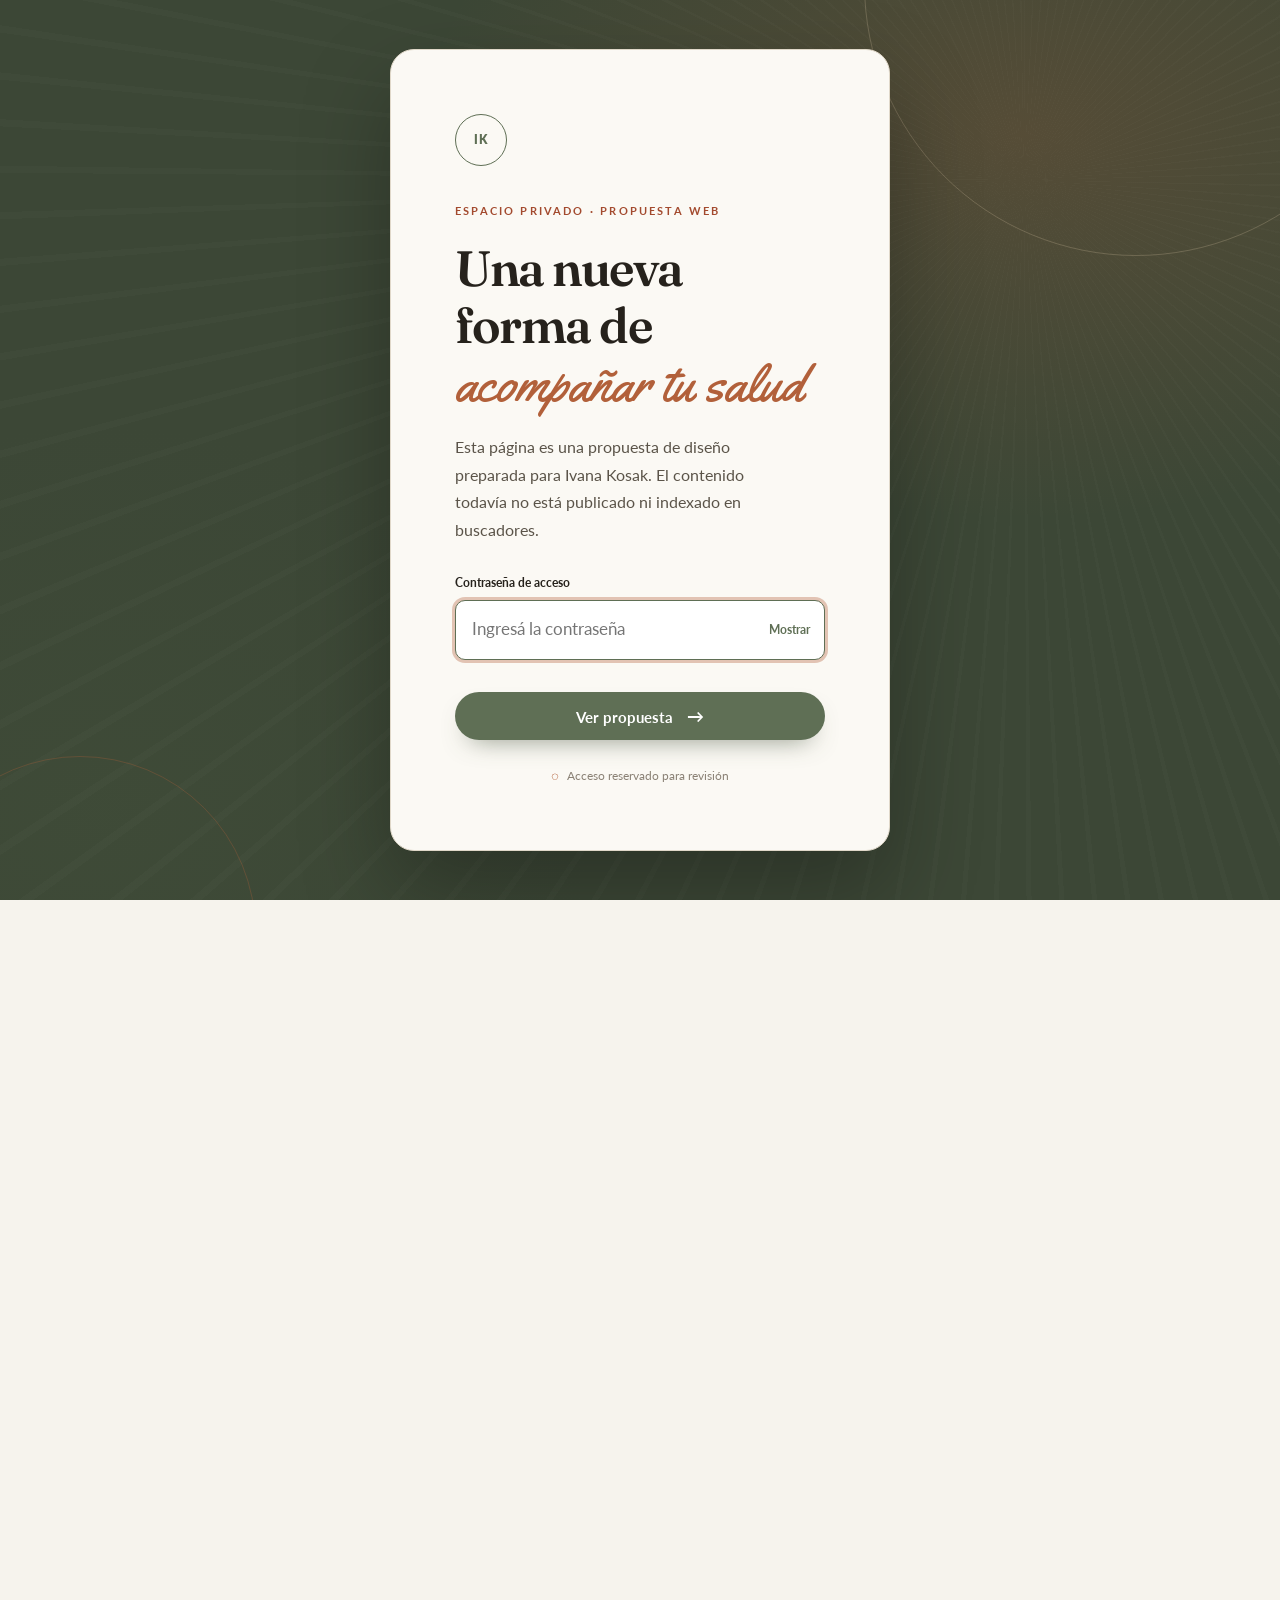
==== reprocann.html @ 2bfb2583 "Sitio Dra. Ivana Kosak — Medicina Integrativa - Diseño 'clínica orgánica': paleta hueso/piedra/musgo" ====
<!DOCTYPE html>
<html lang="es-AR">
<head>
  <meta name="robots" content="noindex, nofollow, noarchive, nosnippet">
  <meta name="googlebot" content="noindex, nofollow, noarchive, nosnippet">
  <meta charset="UTF-8">
  <meta name="viewport" content="width=device-width, initial-scale=1.0">
  <title>REPROCANN · Dra. Ivana Kosak</title>
  <meta name="description" content="Evaluación médica y acompañamiento para la inscripción en REPROCANN con la Dra. Ivana Kosak. Cannabis medicinal en el marco legal vigente.">
  <link rel="icon" type="image/svg+xml" href="assets/img/favicon.svg">
  <link rel="preconnect" href="https://fonts.googleapis.com">
  <link rel="preconnect" href="https://fonts.gstatic.com" crossorigin>
  <link href="https://fonts.googleapis.com/css2?family=Fraunces:ital,opsz,wght@0,9..144,400;0,9..144,500;0,9..144,600;0,9..144,700;1,9..144,400;1,9..144,500&family=Lato:ital,wght@0,400;0,700;1,400&family=Yellowtail&display=swap" rel="stylesheet">
  <link rel="stylesheet" href="assets/css/styles.css">
</head>
<body class="site-protected">
<a class="skip-link" href="#contenido">Saltar al contenido</a>
<header class="header">
  <div class="wrap header__inner">
    <a class="logo" href="index.html"><span class="logo__nombre">Dra. Ivana Kosak</span><span class="logo__tag">Medicina integrativa</span></a>
    <nav class="nav" aria-label="Navegación principal">
      <ul class="nav__lista">
        <li><a class="nav__link" href="index.html">Inicio</a></li>
        <li><a class="nav__link" href="tratamientos.html">Tratamientos</a></li>
        <li><a class="nav__link nav__link--activo" href="reprocann.html" aria-current="page">REPROCANN</a></li>
        <li><a class="nav__link" href="sobre-mi.html">Sobre mí</a></li>
      </ul>
      <a class="nav__cta" href="turnos.html">Solicitar turno</a>
    </nav>
    <button class="hamburger" aria-label="Abrir menú" aria-expanded="false"><span></span><span></span><span></span></button>
  </div>
</header>

<main id="contenido">
  <section class="hero-interno">
    <svg class="hero-interno__anillos" viewBox="0 0 600 600" fill="none" aria-hidden="true">
      <circle cx="300" cy="300" r="280" stroke="#9aa88c" stroke-opacity=".12" stroke-width="1.5"/>
      <circle cx="300" cy="300" r="214" stroke="#b2603a" stroke-opacity=".16" stroke-width="1.5" stroke-dasharray="5 9"/>
      <circle cx="300" cy="300" r="160" stroke="#9aa88c" stroke-opacity=".16" stroke-width="1.5"/>
      <circle cx="300" cy="300" r="108" stroke="#b2603a" stroke-opacity=".2" stroke-width="1.5"/>
    </svg>
    <div class="wrap hero-interno__inner">
      <span class="etiqueta">Cannabis medicinal</span>
      <h1>REPROCANN</h1>
      <p class="lead">Acceso legal, ético y responsable al <strong>cannabis medicinal</strong>, con evaluación médica integral y acompañamiento continuo.</p>
    </div>
  </section>

  <section class="wrap reprocann-banner-wrap" aria-label="Imagen oficial de REPROCANN">
    <img class="reprocann-banner" src="assets/img/reprocann-banner.jpg" alt="REPROCANN — Registro del Programa Cannabis">
  </section>

  <section class="seccion">
    <div class="wrap integral__grid">
      <div>
        <span class="etiqueta">¿Qué incluye?</span>
        <h2 class="titulo-seccion" style="font-size:clamp(1.6rem,3.6vw,2.3rem)">Más que un <span class="firma">trámite</span></h2>
        <p style="margin-top:1.4rem; color:var(--gris)">Realizo la <strong>evaluación médica</strong> y el acompañamiento necesario para la inscripción en el Programa de Registro del Cannabis (REPROCANN), destinado a pacientes que pueden beneficiarse del uso terapéutico del cannabis dentro del marco legal vigente.</p>
        <p style="margin-top:1rem; color:var(--gris)">Mi enfoque <strong>no se limita al trámite administrativo</strong>: cada caso se evalúa de forma individual, considerando la historia clínica y las necesidades de cada persona.</p>
      </div>
      <div class="cards-puntos">
        <article class="punto reveal">
          <div class="punto__icono"><svg viewBox="0 0 24 24" fill="none" stroke="currentColor" stroke-width="2" stroke-linecap="round" stroke-linejoin="round"><path d="M11 2v2M5 3v3h14V3"/><circle cx="12" cy="8" r="2.6"/><path d="M12 13v9"/><path d="M16 22c-1-3-2-4.5-4-4.5S9 19 8 22"/></svg></div>
          <div><h3>Evaluación en profundidad</h3><p>Historia clínica completa y análisis del potencial beneficio terapéutico en tu caso concreto.</p></div>
        </article>
        <article class="punto reveal">
          <div class="punto__icono"><svg viewBox="0 0 24 24" fill="none" stroke="currentColor" stroke-width="2" stroke-linecap="round" stroke-linejoin="round"><path d="M12 3a6 6 0 0 0-6 6c0 4.4-1.5 5.5-1.5 7H20s-1.5-2.6-1.5-7a6 6 0 0 0-6-6Z"/><path d="M10 19a2 2 0 0 0 4 0"/></svg></div>
          <div><h3>Inscripción acompañada</h3><p>Te guío paso a paso en el registro del programa (REPROCANN) para acceder a tu recibo y cultivo legal.</p></div>
        </article>
        <article class="punto reveal">
          <div class="punto__icono"><svg viewBox="0 0 24 24" fill="none" stroke="currentColor" stroke-width="2" stroke-linecap="round" stroke-linejoin="round"><path d="M21 12a9 9 0 1 1-9-9"/><path d="M12 8v4l3 2"/><path d="M16 3h5v5"/></svg></div>
          <div><h3>Seguimiento en el tiempo</h3><p>Revisión periódica del tratamiento, dosificaciones y objetivos de salud.</p></div>
        </article>
        <article class="punto reveal">
          <div class="punto__icono"><svg viewBox="0 0 24 24" fill="none" stroke="currentColor" stroke-width="2" stroke-linecap="round" stroke-linejoin="round"><path d="M22 11.5V12a10 10 0 1 1-5.93-9.14"/><path d="M22 4 12 14l-3-3"/></svg></div>
          <div><h3>Formación &amp; asesoría</h3><p>Orientación para pacientes, familiares y profesionales sobre uso responsable.</p></div>
        </article>
      </div>
    </div>
  </section>

  <section class="contacto-cta">
    <div class="wrap">
      <svg class="hongo-card__icono" viewBox="0 0 24 24" fill="none" stroke="currentColor" stroke-width="1.8" stroke-linecap="round" stroke-linejoin="round"><path d="M12 2c-5 0-9 3.4-9 8h18c0-4.6-4-8-9-8Z"/><path d="M9 10v2M12 10v3M15 10v2"/><path d="M9 14c.4 1.4.8 3 .8 4.4h4.4c0-1.4.4-3 .8-4.4"/></svg>
      <h2>¿Tenés dudas o consultas? ¡Envíame un mensaje!</h2>
      <p>Resolvemos tus preguntas sobre el proceso de inscripción, los requisitos y los tiempos del programa.</p>
      <div class="contacto-cta__accions">
        <a class="btn btn--claro btn--icon" href="https://wa.me/2984216494" target="_blank" rel="noopener" aria-label="Hablar por WhatsApp sobre REPROCANN">
          <svg viewBox="0 0 24 24" fill="currentColor" aria-hidden="true"><path d="M20.5 3.5A11.8 11.8 0 0 0 12.1 0C5.6 0 .3 5.3.3 11.8c0 2.1.6 4.2 1.7 6L.2 24l6.4-1.7a11.8 11.8 0 0 0 5.5 1.4h.1c6.5 0 11.8-5.3 11.8-11.8 0-3.2-1.2-6.2-3.5-8.4Zm-8.4 18.2h-.1c-1.7 0-3.4-.5-4.8-1.3l-.3-.2-3.8 1 1-3.7-.2-.4a9.8 9.8 0 1 1 8.2 4.6Zm5.4-7.3c-.3-.2-1.8-.9-2.1-1-.3-.1-.5-.2-.7.2-.2.3-.8 1-.9 1.2-.2.2-.3.2-.6.1-1.6-.8-2.6-1.5-3.7-3.4-.3-.5.3-.5.8-1.7.1-.2 0-.4 0-.5l-.9-2.1c-.2-.6-.5-.5-.7-.5h-.6c-.2 0-.5.1-.8.4-.3.3-1 1-1 2.4s1 2.8 1.1 3c.1.2 2 3.1 4.8 4.3 1.8.8 2.5.9 3.4.7.5-.1 1.8-.7 2-1.4.3-.7.3-1.3.2-1.5Z"/></svg>
          Hablar por WhatsApp
        </a>
        <a class="btn btn--contorno btn--icon" href="mailto:ivana.kosak@gmail.com?subject=Consulta%20REPROCANN%20desde%20la%20web" aria-label="Enviar email sobre REPROCANN">
          <svg viewBox="0 0 24 24" fill="none" stroke="currentColor" stroke-width="1.8" stroke-linecap="round" stroke-linejoin="round" aria-hidden="true"><rect x="3" y="5" width="18" height="14" rx="2"/><path d="m4 7 8 6 8-6"/></svg>
          Enviar email
        </a>
      </div>
    </div>
  </section>
</main>

<footer class="footer">
  <div class="wrap footer__grid">
    <div class="footer__marca">
      <a class="logo" href="index.html"><span class="logo__nombre">Dra. Ivana Kosak</span><span class="logo__tag">Medicina integrativa</span></a>
      <p>Medicina integrativa con evidencia, calidez y respeto por la historia única de cada consultante.</p>
      <figure class="firma-footer">Ivana Kosak</figure>
    </div>
    <nav aria-label="Secciones del sitio">
      <h4>Navegación</h4>
      <ul>
        <li><a href="index.html">Inicio</a></li>
        <li><a href="tratamientos.html">Tratamientos</a></li>
        <li><a href="reprocann.html">REPROCANN</a></li>
        <li><a href="sobre-mi.html">Sobre mí</a></li>
        <li><a href="turnos.html">Turnos</a></li>
      </ul>
    </nav>
    <div>
      <h4>Contacto</h4>
      <ul>
        <li><a href="mailto:ivana.kosak@gmail.com?subject=Consulta%20desde%20la%20web">ivana.kosak@gmail.com</a></li>
        <li><a href="https://wa.me/2984216494" target="_blank" rel="noopener">WhatsApp: 298 421-6494</a></li>
        <li><a href="https://www.instagram.com/dra.ivanakosak/?hl=es-la" target="_blank" rel="noopener">Instagram @dra.ivanakosak</a></li>
        <li class="footer__razon">General Roca, Río Negro, Argentina · MP 8318</li>
      </ul>
    </div>
  </div>
  <div class="wrap footer__base"><span>© 2026 — Dra. Ivana Kosak · Medicina Integral. Todos los derechos reservados.</span><span>Acceso seguro y con criterio medicinal.</span></div>
</footer>
<script src="assets/js/main.js"></script>
</body>
</html>
---- assets/css/styles.css ----
/* ============================================
   Dra. Ivana Kosak — Medicina Integral
   Identidad: Clínica Orgánica
   Paleta: hueso · piedra · carbón · musgo · terracota · ámbar
   Tipografías: Fraunces (display) · Lato (cuerpo) · Yellowtail (firma)
   ============================================ */

:root {
  /* fondos */
  --hueso: #f6f3ed;
  --hueso-2: #efeae0;
  --piedra: #e7e0d3;
  --crema: #fbf9f4;
  --blanco: #ffffff;

  /* tinta */
  --carbon: #26221c;
  --gris: #5b5449;
  --gris-suave: #8a8175;

  /* marca */
  --musgo: #5f6f55;
  --musgo-osc: #43513a;
  --oliva: #3c4736;

  /* acentos naturales */
  --terracota: #b2603a;
  --oxido: #a34a2e;
  --ambar: #c28a3b;
  --arena: #d8c3a5;

  /* bordes / sombras */
  --borde: #e0d8c9;
  --borde-fuerte: #d3c9b6;
  --radius-lg: 20px;
  --radius-md: 12px;
  --radius-sm: 8px;
  --shadow-card: 0 18px 40px -28px rgba(38, 34, 28, 0.35);
  --shadow-soft: 0 8px 24px -18px rgba(38, 34, 28, 0.22);
  --focus-ring: 0 0 0 3px rgba(178, 96, 58, 0.35);
  --ease-out: cubic-bezier(0.22, 1, 0.36, 1);

  /* fuentes */
  --font-display: "Fraunces", Georgia, serif;
  --font-body: "Lato", "Helvetica Neue", Arial, sans-serif;
  --font-firma: "Yellowtail", cursive;
}

* { margin: 0; padding: 0; box-sizing: border-box; }

html { scroll-behavior: smooth; }

body {
  font-family: var(--font-body);
  font-size: 1.0625rem;
  line-height: 1.7;
  color: var(--gris);
  background: var(--hueso);
  -webkit-font-smoothing: antialiased;
  overflow-x: hidden;
}

/* ============================================
   PATRONES ORGÁNICOS (láminas y estratos)
   ============================================ */
.pattern-gills {
  background:
    repeating-conic-gradient(from 0deg at 50% 50%, rgba(38, 34, 28, 0.03) 0deg 0.5deg, transparent 0.5deg 2.4deg);
}
.pattern-rings {
  background:
    repeating-radial-gradient(circle at 50% 50%, rgba(178, 96, 58, 0.07) 0 2px, transparent 2px 30px);
}
.grain {
  position: relative;
}
.grain::after {
  content: "";
  position: absolute;
  inset: 0;
  pointer-events: none;
  opacity: 0.5;
  background-image: url("data:image/svg+xml,%3Csvg xmlns='http://www.w3.org/2000/svg' width='140' height='140'%3E%3Cfilter id='n'%3E%3CfeTurbulence type='fractalNoise' baseFrequency='0.9' numOctaves='2' stitchTiles='stitch'/%3E%3C/filter%3E%3Crect width='100%25' height='100%25' filter='url(%23n)' opacity='0.04'/%3E%3C/svg%3E");
}

img { max-width: 100%; display: block; height: auto; }
a { color: inherit; }

h1, h2, h3, h4 {
  font-family: var(--font-display);
  font-weight: 600;
  line-height: 1.15;
  color: var(--carbon);
  letter-spacing: -0.01em;
  text-wrap: balance;
}

strong { color: var(--carbon); font-weight: 700; }

/* ---------- utilidades ---------- */
.wrap { width: min(1140px, 92vw); margin: 0 auto; }

.firma {
  font-family: var(--font-firma);
  font-weight: 400;
  font-size: 1.3em;
  color: var(--terracota);
}

.etiqueta {
  display: inline-flex;
  align-items: center;
  gap: 0.6em;
  font-family: var(--font-body);
  font-size: 0.78rem;
  font-weight: 700;
  letter-spacing: 0.18em;
  text-transform: uppercase;
  color: var(--oxido);
}
.etiqueta::before {
  content: "";
  width: 30px; height: 1.5px;
  background: var(--terracota);
  border-radius: 2px;
}

/* ---------- botones ---------- */
.btn {
  display: inline-block;
  font-family: var(--font-body);
  font-weight: 700;
  font-size: 0.92rem;
  padding: 0.9em 1.9em;
  border-radius: 999px;
  text-decoration: none;
  transition: transform 0.25s var(--ease-out), box-shadow 0.25s, background 0.25s, color 0.25s;
  cursor: pointer;
  border: none;
  color: var(--blanco);
}
.btn:focus-visible { outline: none; box-shadow: var(--focus-ring); }
.btn--icon { display: inline-flex; align-items: center; justify-content: center; gap: 0.55em; }
.btn--icon svg { width: 1.1em; height: 1.1em; flex: none; }

.btn--primario {
  background: var(--musgo);
  box-shadow: 0 12px 26px -14px rgba(67, 81, 58, 0.7);
}
.btn--primario:hover { transform: translateY(-2px); background: var(--musgo-osc); box-shadow: 0 16px 30px -14px rgba(67, 81, 58, 0.8); }

.btn--claro {
  background: var(--blanco);
  color: var(--carbon);
  box-shadow: var(--shadow-soft);
}
.btn--claro:hover { transform: translateY(-2px); box-shadow: var(--shadow-card); }

.btn--contorno {
  background: transparent;
  color: var(--blanco);
  border: 1.5px solid rgba(255, 255, 255, 0.6);
}
.btn--contorno:hover { background: rgba(255, 255, 255, 0.12); transform: translateY(-2px); }

.btn--oscuro {
  background: var(--carbon);
  color: var(--blanco);
}
.btn--oscuro:hover { transform: translateY(-2px); background: #332d25; }

.btn--whatsapp {
  display: inline-flex;
  align-items: center;
  justify-content: center;
  gap: 0.55em;
  background: var(--musgo-osc);
  color: var(--blanco);
}
.btn--whatsapp:hover { transform: translateY(-2px); background: #37422f; }
.btn--whatsapp svg { width: 1.15em; height: 1.15em; flex: none; }

/* ============================================
   ACCESO PRIVADO DE LA PROPUESTA
   ============================================ */
body.site-protected > *:not(.access-gate) { visibility: hidden; }
body.site-protected { overflow: hidden; }

.access-gate {
  position: fixed;
  inset: 0;
  z-index: 1000;
  display: grid;
  place-items: center;
  overflow: hidden;
  padding: 2rem 1.25rem;
  background:
    radial-gradient(1100px 700px at 80% 15%, rgba(178, 96, 58, 0.22), transparent 55%),
    radial-gradient(900px 700px at 8% 90%, rgba(67, 81, 58, 0.35), transparent 55%),
    var(--oliva);
}
.access-gate::before {
  content: "";
  position: absolute;
  inset: 0;
  opacity: 0.4;
  background: repeating-conic-gradient(from 0deg at 80% 20%, rgba(255, 255, 255, 0.04) 0deg 0.4deg, transparent 0.4deg 2.6deg);
}
.access-gate__orb { position: absolute; border: 1px solid rgba(216, 195, 165, 0.25); border-radius: 50%; animation: access-float 11s ease-in-out infinite; }
.access-gate__orb--one { width: 34rem; height: 34rem; top: -18rem; right: -8rem; }
.access-gate__orb--two { width: 22rem; height: 22rem; bottom: -13rem; left: -6rem; border-color: rgba(178, 96, 58, 0.3); animation-delay: -4s; }
.access-card {
  position: relative;
  width: min(100%, 500px);
  padding: clamp(2.2rem, 6vw, 4rem);
  color: var(--carbon);
  background: var(--crema);
  border: 1px solid var(--borde);
  border-radius: 24px;
  box-shadow: 0 40px 90px rgba(0, 0, 0, 0.28);
  animation: access-enter 0.8s var(--ease-out) both;
}
.access-card__mark {
  width: 3.25rem; height: 3.25rem;
  display: grid; place-items: center;
  margin-bottom: 1.8rem;
  border: 1px solid var(--musgo);
  border-radius: 50%;
  color: var(--musgo);
  font: 800 0.72rem/1 var(--font-body);
  letter-spacing: 0.08em;
}
.access-card__eyebrow { color: var(--oxido); font: 700 0.68rem/1.4 var(--font-body); letter-spacing: 0.2em; text-transform: uppercase; }
.access-card h1 { margin-top: 1rem; font-size: clamp(2rem, 5vw, 3.1rem); letter-spacing: -0.03em; font-weight: 600; }
.access-card h1 em { color: var(--terracota); font-family: var(--font-firma); font-weight: 400; font-style: normal; letter-spacing: 0; font-size: 1.05em; }
.access-card__intro { max-width: 38ch; margin-top: 1.3rem; color: var(--gris); font-size: 0.98rem; line-height: 1.75; }
.access-form { margin-top: 2rem; }
.access-form label { display: block; margin-bottom: 0.55rem; color: var(--carbon); font: 700 0.78rem/1.2 var(--font-body); }
.access-form__field { display: flex; align-items: center; border: 1px solid var(--borde-fuerte); border-radius: 10px; background: var(--blanco); transition: border-color 0.2s, box-shadow 0.2s; }
.access-form__field:focus-within { border-color: var(--musgo); box-shadow: var(--focus-ring); }
.access-form input { min-width: 0; flex: 1; padding: 0.9rem 1rem; border: 0; outline: 0; background: transparent; color: var(--carbon); font: inherit; }
.access-form__toggle { padding: 0.5rem 0.85rem; border: 0; background: transparent; color: var(--musgo); font: 700 0.72rem var(--font-body); cursor: pointer; }
.access-form__error { min-height: 1.3rem; margin-top: 0.5rem; color: #a33c45; font-size: 0.8rem; }
.access-form__submit { width: 100%; margin-top: 0.25rem; text-align: center; }
.access-form__submit span { margin-left: 0.6rem; font-size: 1.15em; }
.access-card__note { margin-top: 1.6rem; color: var(--gris-suave); font-size: 0.75rem; text-align: center; }
.access-card__note span { color: var(--terracota); margin-right: 0.3rem; }
@keyframes access-enter { from { opacity: 0; transform: translateY(18px) scale(0.98); } to { opacity: 1; transform: none; } }
@keyframes access-float { 50% { transform: translate(18px, 12px) rotate(8deg); } }
@keyframes access-shake { 20%, 60% { transform: translateX(-7px); } 40%, 80% { transform: translateX(7px); } }
.access-card--shake { animation: access-shake 0.38s ease both; }
@media (prefers-reduced-motion: reduce) { .access-card, .access-gate__orb { animation: none; } }

/* ============================================
   HEADER / NAV
   ============================================ */
.header {
  position: sticky;
  top: 0;
  z-index: 100;
  background: rgba(246, 243, 237, 0.86);
  backdrop-filter: blur(14px);
  -webkit-backdrop-filter: blur(14px);
  border-bottom: 1px solid var(--borde);
}
.header__inner {
  display: flex;
  align-items: center;
  justify-content: space-between;
  padding: 0.9rem 0;
}
.logo { display: flex; flex-direction: column; text-decoration: none; line-height: 1.12; }
.logo__nombre {
  font-family: var(--font-body);
  font-weight: 800;
  font-size: 1.05rem;
  letter-spacing: 0.01em;
  color: var(--carbon);
}
.logo__tag {
  font-family: var(--font-firma);
  font-size: 0.95rem;
  color: var(--terracota);
  margin-top: -1px;
}
.nav { display: flex; align-items: center; gap: 1.3rem; margin-left: auto; }
.nav__lista { display: flex; gap: 1.6rem; list-style: none; }
.nav__link {
  font-family: var(--font-body);
  font-weight: 600;
  font-size: 0.82rem;
  letter-spacing: 0.02em;
  text-decoration: none;
  color: var(--gris);
  position: relative;
  padding-block: 0.4em;
  transition: color 0.2s;
}
.nav__link::after {
  content: "";
  position: absolute;
  left: 0; bottom: 0;
  height: 1.5px; width: 100%;
  border-radius: 2px;
  background: var(--terracota);
  transform: scaleX(0);
  transform-origin: left;
  transition: transform 0.3s var(--ease-out);
}
.nav__link:hover { color: var(--carbon); }
.nav__link:hover::after, .nav__link--activo::after { transform: scaleX(1); }
.nav__link--activo { color: var(--carbon); }
.nav__link:focus-visible, .nav__cta:focus-visible { outline: none; box-shadow: var(--focus-ring); border-radius: 6px; }

.nav__cta {
  font-family: var(--font-body);
  font-weight: 700;
  font-size: 0.8rem;
  padding: 0.65em 1.4em;
  border-radius: 999px;
  background: var(--musgo);
  color: var(--blanco);
  text-decoration: none;
  transition: transform 0.25s var(--ease-out), background 0.25s;
}
.nav__cta:hover { transform: translateY(-2px); background: var(--musgo-osc); }

.hamburger {
  display: none;
  flex-direction: column;
  gap: 5.5px;
  background: none;
  border: none;
  padding: 0.5rem;
  cursor: pointer;
}
.hamburger span { width: 24px; height: 2px; border-radius: 2px; background: var(--carbon); transition: transform 0.3s var(--ease-out), opacity 0.3s; }
.hamburger--abierto span:nth-child(1) { transform: translateY(7.5px) rotate(45deg); }
.hamburger--abierto span:nth-child(2) { opacity: 0; }
.hamburger--abierto span:nth-child(3) { transform: translateY(-7.5px) rotate(-45deg); }

/* skip link */
.skip-link {
  position: absolute;
  left: 1rem;
  top: -100px;
  z-index: 200;
  background: var(--carbon);
  color: var(--crema);
  padding: 0.7em 1.2em;
  border-radius: 8px;
  text-decoration: none;
  font-weight: 700;
  font-size: 0.85rem;
  transition: top 0.2s;
}
.skip-link:focus { top: 1rem; }

@media (max-width: 860px) {
  .hamburger { display: flex; }
  .nav {
    position: fixed;
    top: 64px;
    left: 0;
    right: 0;
    bottom: 0;
    height: calc(100dvh - 64px);
    min-height: 60vh;
    background: var(--crema);
    display: none;
    flex-direction: column;
    align-items: center;
    justify-content: flex-start;
    gap: 0.5rem;
    z-index: 99;
    padding: 2.5rem 1.5rem 3rem;
    overflow-y: auto;
    -webkit-overflow-scrolling: touch;
  }
  .nav--abierto { display: flex; }
  .nav__lista { flex-direction: column; align-items: center; gap: 1.5rem; }
  .nav__link { font-size: 1.15rem; color: var(--carbon); }
  .nav__cta { margin-top: 1.4rem; }
}

/* ============================================
   HERO
   ============================================ */
.hero {
  position: relative;
  min-height: 88vh;
  display: flex;
  align-items: center;
  overflow: hidden;
  background:
    radial-gradient(1200px 700px at 88% 12%, rgba(216, 195, 165, 0.35), transparent 60%),
    linear-gradient(160deg, var(--hueso) 0%, var(--hueso-2) 100%);
}
.hero::before {
  content: "";
  position: absolute;
  inset: 0;
  background: repeating-conic-gradient(from 0deg at 88% 20%, rgba(38, 34, 28, 0.025) 0deg 0.4deg, transparent 0.4deg 3deg);
  pointer-events: none;
}
.hero__anillos {
  position: absolute;
  width: 130vmin; height: 130vmin;
  top: 50%; right: -46vmin;
  transform: translateY(-50%);
  opacity: 0.7;
  pointer-events: none;
}
.hero__inner {
  position: relative;
  display: grid;
  grid-template-columns: minmax(0, 1.05fr) minmax(0, 0.8fr);
  align-items: center;
  gap: 4rem;
  padding: 5.5rem 0 4rem;
}
.hero__saludo {
  font-family: var(--font-display);
  font-size: clamp(2.5rem, 5.6vw, 4.1rem);
  font-weight: 600;
  line-height: 1.08;
  color: var(--carbon);
  margin-top: 1rem;
  letter-spacing: -0.02em;
}
.hero__saludo .acento { color: var(--terracota); font-style: italic; position: relative; white-space: nowrap; }
.hero__saludo .acento svg { position: absolute; left: 0; bottom: -0.14em; width: 100%; height: 0.22em; }
.hero__sub {
  font-size: clamp(1rem, 1.8vw, 1.15rem);
  color: var(--gris);
  max-width: 42ch;
  margin-top: 1.2rem;
}
.hero__acciones { display: flex; flex-wrap: wrap; gap: 0.9rem; margin-top: 2.2rem; }
.hero__mini { margin-top: 1.7rem; font-size: 0.9rem; color: var(--gris-suave); }
.hero__mini strong { color: var(--carbon); }

.hero__figura { position: relative; justify-self: center; width: min(400px, 88%); }
.hero__figura::before {
  content: "";
  position: absolute;
  inset: 4% -6% 0;
  border-radius: 200px 200px 40px 40px;
  background: linear-gradient(160deg, var(--arena), var(--piedra));
  box-shadow: 0 40px 70px -40px rgba(38, 34, 28, 0.5);
}
.hero__figura::after {
  content: "";
  position: absolute;
  inset: -3% -9% -4%;
  border: 1px solid rgba(178, 96, 58, 0.3);
  border-radius: 220px 220px 46px 46px;
  pointer-events: none;
}
.hero__retrato {
  position: relative;
  width: 100%;
  height: auto;
  object-fit: cover;
  border-radius: 200px 200px 30px 30px;
  aspect-ratio: 3 / 3.6;
  filter: saturate(0.92);
}
@media (max-width: 900px) {
  .hero { min-height: auto; }
  .hero__inner { grid-template-columns: 1fr; text-align: center; padding-top: 3rem; gap: 2.6rem; }
  .hero__sub { margin-inline: auto; }
  .hero__acciones { justify-content: center; }
  .hero__figura { order: -1; width: min(260px, 68%); }
}

/* ============================================
   FRANJA DE CONFIANZA
   ============================================ */
.franja {
  background: var(--oliva);
  color: rgba(251, 249, 244, 0.85);
  padding: 1.2rem 0;
}
.franja__inner {
  display: flex;
  flex-wrap: wrap;
  justify-content: center;
  gap: 0.6rem 3.2rem;
  font-size: 0.8rem;
  font-weight: 600;
  letter-spacing: 0.1em;
  text-transform: uppercase;
}
.franja__item { display: flex; align-items: center; gap: 0.55em; }
.franja__item svg { width: 14px; height: 14px; flex: none; color: var(--arena); }

/* ============================================
   SECCIONES
   ============================================ */
.seccion { padding: 6rem 0; position: relative; }
.seccion--crema2 { background: var(--hueso-2); }
.seccion--blanca { background: var(--crema); }

.cabecera-seccion { margin-bottom: 2.8rem; max-width: 58ch; }
.cabecera-seccion--centrada { margin-inline: auto; text-align: center; }
.cabecera-seccion--centrada .etiqueta { justify-content: center; }
.titulo-seccion {
  font-family: var(--font-display);
  font-size: clamp(2rem, 4vw, 2.9rem);
  font-weight: 600;
  margin-top: 0.6rem;
  letter-spacing: -0.02em;
}
.titulo-seccion .firma { font-size: 1.15em; }

/* ---- Medicina integral (2 columnas) ---- */
.integral__grid { display: grid; grid-template-columns: minmax(0, 0.95fr) minmax(0, 1.05fr); gap: 4rem; align-items: center; }
.integral__intro { margin-top: 1.1rem; font-size: 1.08rem; color: var(--gris); }

.cards-puntos { display: grid; gap: 1rem; }
.punto {
  display: flex;
  gap: 1.05rem;
  padding: 1.3rem 1.4rem;
  background: var(--crema);
  border: 1px solid var(--borde);
  border-radius: var(--radius-md);
  transition: transform 0.3s var(--ease-out), border-color 0.3s, box-shadow 0.3s;
}
.punto:hover { transform: translateX(5px); border-color: var(--borde-fuerte); box-shadow: var(--shadow-card); }
.punto__icono {
  flex: none;
  width: 44px; height: 44px;
  display: grid; place-items: center;
  border-radius: var(--radius-sm);
  background: var(--hueso-2);
  color: var(--terracota);
}
.punto__icono svg { width: 21px; height: 21px; }
.punto h3 { font-family: var(--font-body); font-size: 1.02rem; font-weight: 700; color: var(--carbon); margin-bottom: 0.2rem; }
.punto p { font-size: 0.95rem; color: var(--gris); }

.factor-list {
  list-style: none;
  display: grid;
  gap: 0.8rem;
  margin-top: 1.6rem;
  padding: 0;
}
.factor-list > span { display: flex; gap: 0.7em; align-items: center; font-size: 1rem; color: var(--gris); }
.factor-list svg { width: 16px; height: 16px; flex: none; color: var(--terracota); }

@media (max-width: 900px) { .integral__grid { grid-template-columns: 1fr; gap: 2.4rem; } }

/* ---- Hongos medicinales ---- */
.hongos {
  position: relative;
  overflow: hidden;
  color: var(--crema);
  background:
    radial-gradient(900px 500px at 90% 0%, rgba(178, 96, 58, 0.3), transparent 55%),
    linear-gradient(150deg, var(--oliva) 0%, var(--musgo-osc) 60%, var(--oliva) 100%);
  padding: 6rem 0;
}
.hongos::before {
  content: "";
  position: absolute;
  inset: 0;
  background: repeating-radial-gradient(circle at 88% 10%, rgba(251, 249, 244, 0.05) 0 1.5px, transparent 1.5px 24px);
  pointer-events: none;
}
.hongos__anillos { position: absolute; width: 150vmin; height: 150vmin; left: -70vmin; top: 50%; transform: translateY(-50%); opacity: 0.35; pointer-events: none; }
.hongos__inner { position: relative; display: grid; grid-template-columns: 1.1fr 0.9fr; gap: 4rem; align-items: center; }
.hongos h2 { color: var(--crema); }
.hongos__texto .etiqueta { color: var(--arena); }
.hongos__texto .etiqueta::before { background: var(--arena); }
.hongos__texto p { margin-top: 1.1rem; color: rgba(251, 249, 244, 0.82); }
.hongos__lista { margin-top: 1.4rem; display: grid; gap: 0.75rem; list-style: none; }
.hongos__lista li { display: flex; gap: 0.7em; align-items: baseline; font-size: 1rem; }
.hongos__lista svg { width: 16px; height: 16px; flex: none; transform: translateY(2px); color: var(--arena); }

.hongos__tarjetas { display: grid; grid-template-columns: 1fr 1fr; gap: 1rem; }
.hongo-card {
  border-radius: var(--radius-md);
  padding: 1.5rem 1.3rem;
  background: rgba(251, 249, 244, 0.07);
  border: 1px solid rgba(251, 249, 244, 0.16);
  transition: transform 0.3s var(--ease-out), background 0.3s;
}
.hongo-card:hover { transform: translateY(-4px); background: rgba(251, 249, 244, 0.11); }
.hongo-card__icono { width: 42px; height: 42px; color: var(--arena); margin-bottom: 0.7rem; }
.hongo-card h3 { color: var(--crema); font-size: 1.05rem; font-weight: 600; }
.hongo-card p { font-size: 0.88rem; color: rgba(251, 249, 244, 0.72); margin-top: 0.35rem; }
.hongo-card--ancha { grid-column: 1 / -1; text-align: center; }
.hongo-card--ancha .hongo-card__icono { margin-inline: auto; }
.hongos__cta { margin-top: 2rem; }
@media (max-width: 900px) { .hongos__inner { grid-template-columns: 1fr; gap: 2.6rem; } .hongos__tarjetas { grid-template-columns: 1fr; } }

/* ---- Quién soy ---- */
.quien { position: relative; overflow: hidden; }
.quien__anillos { position: absolute; width: 120vmin; height: 120vmin; right: -55vmin; top: -60vmin; opacity: 0.5; pointer-events: none; }
.quien__grid { position: relative; display: grid; grid-template-columns: minmax(0, 0.9fr) minmax(0, 1.1fr); gap: 4rem; align-items: center; }
.quien__blob { position: relative; padding: 1rem; }
.quien__blob::before {
  content: "";
  position: absolute;
  inset: 0;
  background: var(--piedra);
  border-radius: 180px 180px 30px 30px;
  box-shadow: var(--shadow-card);
}
.quien__retrato {
  position: relative;
  width: 100%; height: auto;
  object-fit: cover;
  border-radius: 180px 180px 22px 22px;
  aspect-ratio: 3 / 3.5;
  filter: saturate(0.92);
}
.quien__firma { position: relative; text-align: center; margin-top: 0.4rem; font-size: 1.8rem; color: var(--terracota); }
.quien__texto p { margin-top: 1.05rem; color: var(--gris); }
.quien__chips { display: flex; flex-wrap: wrap; gap: 0.5rem; margin: 1.5rem 0 1.9rem; }
.chip {
  font-size: 0.78rem;
  font-weight: 700;
  letter-spacing: 0.02em;
  padding: 0.45em 1em;
  border-radius: 999px;
  background: var(--crema);
  color: var(--musgo-osc);
  border: 1px solid var(--borde);
}
.quien__acciones { display: flex; gap: 0.9rem; flex-wrap: wrap; }
@media (max-width: 900px) { .quien__grid { grid-template-columns: 1fr; gap: 2.6rem; } .quien__blob { max-width: 400px; margin-inline: auto; } }

/* ---- Tarjetas de servicios ---- */
.tarjetas { display: grid; grid-template-columns: repeat(3, 1fr); gap: 1.6rem; }
.tarjeta {
  display: flex;
  flex-direction: column;
  background: var(--crema);
  border: 1px solid var(--borde);
  border-radius: var(--radius-lg);
  overflow: hidden;
  text-decoration: none;
  position: relative;
  transition: transform 0.35s var(--ease-out), box-shadow 0.35s, border-color 0.35s;
}
.tarjeta:hover { transform: translateY(-6px); box-shadow: var(--shadow-card); border-color: var(--borde-fuerte); }
.tarjeta:focus-visible { outline: none; box-shadow: var(--focus-ring); }
.tarjeta__media { position: relative; overflow: hidden; aspect-ratio: 4 / 3; }
.tarjeta__media img { width: 100%; height: 100%; object-fit: cover; transition: transform 0.7s var(--ease-out); }
.tarjeta:hover .tarjeta__media img { transform: scale(1.05); }
.tarjeta__tinte { position: absolute; inset: 0; background: linear-gradient(150deg, rgba(38, 34, 28, 0.28), rgba(38, 34, 28, 0.05) 75%); }
.tarjeta__categoria {
  position: absolute;
  left: 1rem; top: 1rem;
  z-index: 2;
  background: rgba(251, 249, 244, 0.94);
  color: var(--carbon);
  font-size: 0.68rem;
  font-weight: 700;
  letter-spacing: 0.12em;
  text-transform: uppercase;
  padding: 0.45em 0.95em;
  border-radius: 999px;
}
.tarjeta__num {
  position: absolute;
  right: 1.1rem; bottom: 0.4rem;
  z-index: 2;
  font-family: var(--font-display);
  font-weight: 500;
  font-size: 3.4rem;
  line-height: 1;
  color: rgba(251, 249, 244, 0.9);
  letter-spacing: -0.03em;
}
.tarjeta__cuerpo { padding: 1.6rem 1.6rem 1.7rem; display: flex; flex-direction: column; gap: 0.5rem; flex: 1; }
.tarjeta__cuerpo h3 { font-size: 1.28rem; font-weight: 600; color: var(--carbon); letter-spacing: -0.01em; }
.tarjeta__cuerpo p { font-size: 0.95rem; color: var(--gris); flex: 1; }
.tarjeta__mas {
  font-size: 0.85rem;
  font-weight: 700;
  letter-spacing: 0.03em;
  color: var(--terracota);
  display: inline-flex;
  align-items: center;
  gap: 0.5em;
  margin-top: 0.7rem;
  padding-top: 0.9rem;
  border-top: 1px solid var(--borde);
}
.tarjeta__mas svg { width: 16px; height: 16px; transition: transform 0.3s var(--ease-out); }
.tarjeta:hover .tarjeta__mas svg { transform: translateX(4px); }
@media (max-width: 900px) { .tarjetas { grid-template-columns: 1fr; max-width: 460px; margin-inline: auto; } }

/* ---- Cursos ---- */
.cursos {
  position: relative;
  overflow: hidden;
  background: var(--crema);
  padding: 5.5rem 0;
}
.cursos::before {
  content: "";
  position: absolute;
  inset: 0;
  background: repeating-conic-gradient(from 0deg at 10% 20%, rgba(38, 34, 28, 0.02) 0deg 0.4deg, transparent 0.4deg 3deg);
  pointer-events: none;
}
.cursos__anillos { position: absolute; width: 110vmin; height: 110vmin; left: -50vmin; bottom: -55vmin; opacity: 0.4; pointer-events: none; }
.cursos__inner { position: relative; max-width: 760px; margin-inline: auto; text-align: center; }
.cursos__inner p { margin-top: 1.2rem; color: var(--gris); }
.cursos__inner .btn { margin-top: 2rem; margin-bottom: 1.2rem; }

/* ---- IG CTA ---- */
.ig { background: var(--crema); padding: 4rem 0 5rem; }
.ig__inner { display: flex; flex-direction: column; align-items: center; gap: 1.3rem; text-align: center; max-width: 620px; margin-inline: auto; }
.ig__inner p { color: var(--gris); font-size: 1.02rem; }
.ig__cuenta { font-weight: 700; color: var(--carbon); text-decoration: none; font-size: 1.05rem; }
.ig__cuenta:hover { text-decoration: underline var(--terracota); }
.foto-ig {
  display: inline-flex;
  align-items: center;
  gap: 0.7em;
  text-decoration: none;
  font-weight: 700;
  font-size: 0.95rem;
  color: var(--blanco);
  background: var(--musgo-osc);
  padding: 0.95em 2em;
  border-radius: 999px;
  transition: transform 0.25s var(--ease-out), background 0.25s;
}
.foto-ig:hover { transform: translateY(-2px); background: var(--oliva); }
.foto-ig:focus-visible { outline: none; box-shadow: var(--focus-ring); }
.foto-ig svg { width: 20px; height: 20px; }

/* ============================================
   FOOTER
   ============================================ */
.footer { background: var(--carbon); color: rgba(251, 249, 244, 0.72); padding: 3.8rem 0 2rem; }
.footer__grid { display: grid; grid-template-columns: 1.4fr 1fr 1fr; gap: 3rem; padding-bottom: 2.6rem; border-bottom: 1px solid rgba(251, 249, 244, 0.12); }
.footer__marca .logo__nombre { color: var(--crema); }
.footer__marca .logo__tag { color: var(--arena); }
.footer__marca p { margin-top: 1rem; font-size: 0.92rem; max-width: 34ch; color: rgba(251, 249, 244, 0.6); }
.footer h4 { color: var(--crema); font-size: 0.82rem; font-weight: 700; letter-spacing: 0.14em; text-transform: uppercase; margin-bottom: 1.1rem; font-family: var(--font-body); }
.footer ul { list-style: none; display: grid; gap: 0.55rem; }
.footer a { color: rgba(251, 249, 244, 0.72); text-decoration: none; font-size: 0.94rem; transition: color 0.2s; }
.footer a:hover { color: var(--arena); }
.footer__razon { font-size: 0.85rem; color: rgba(251, 249, 244, 0.5); }
.footer__base { display: flex; flex-wrap: wrap; gap: 1rem; justify-content: space-between; align-items: center; padding-top: 1.6rem; font-size: 0.78rem; color: rgba(251, 249, 244, 0.45); }
.firma-footer { font-family: var(--font-firma); font-size: 1.5rem; color: var(--arena); }
@media (max-width: 820px) { .footer__grid { grid-template-columns: 1fr; gap: 2.2rem; } }

/* ============================================
   AGENDAMIENTO DE TURNOS
   ============================================ */
.agenda { display: grid; grid-template-columns: minmax(0, 0.85fr) minmax(0, 1.15fr); gap: 2rem; margin-top: 2.4rem; align-items: start; }
.agenda__pasos { display: grid; gap: 1.3rem; }
.agenda__panel { background: var(--crema); border: 1px solid var(--borde); border-radius: var(--radius-lg); padding: 2rem; box-shadow: var(--shadow-soft); }
.agenda__panel h2 { font-size: clamp(1.4rem, 3vw, 1.8rem); font-weight: 600; color: var(--carbon); }
.agenda__panel > p { margin-top: 0.8rem; color: var(--gris); font-size: 0.95rem; }

.pasos { display: grid; gap: 1rem; list-style: none; counter-reset: paso; }
.paso {
  display: flex;
  gap: 1rem;
  align-items: flex-start;
  padding: 1.15rem 1.2rem;
  border-radius: var(--radius-md);
  background: var(--crema);
  border: 1px solid var(--borde);
}
.paso__num {
  flex: none;
  width: 32px; height: 32px;
  display: grid; place-items: center;
  border-radius: 50%;
  font-weight: 700;
  color: var(--crema);
  background: var(--musgo);
}
.paso h3 { font-family: var(--font-body); font-size: 1rem; font-weight: 700; color: var(--carbon); }
.paso p { font-size: 0.88rem; color: var(--gris); margin-top: 0.15rem; }

.agenda__campo { margin-bottom: 1.4rem; }
.agenda__label {
  display: block;
  font-size: 0.78rem;
  font-weight: 700;
  letter-spacing: 0.08em;
  text-transform: uppercase;
  color: var(--carbon);
  margin-bottom: 0.6rem;
}
.cobertura__opciones { display: grid; grid-template-columns: repeat(3, 1fr); gap: 0.6rem; }
.cobertura__opcion input { position: absolute; opacity: 0; pointer-events: none; }
.cobertura__tarjeta {
  display: flex;
  align-items: center;
  justify-content: center;
  gap: 0.4em;
  padding: 0.85rem 0.5rem;
  border-radius: var(--radius-sm);
  background: var(--hueso-2);
  border: 1.5px solid var(--borde);
  font-weight: 600;
  font-size: 0.88rem;
  color: var(--gris);
  cursor: pointer;
  transition: border-color 0.2s, background 0.2s, color 0.2s, box-shadow 0.2s;
  text-align: center;
}
.cobertura__tarjeta svg { width: 17px; height: 17px; flex: none; }
.cobertura__opcion input:checked + .cobertura__tarjeta {
  background: var(--musgo);
  border-color: var(--musgo);
  color: var(--crema);
  box-shadow: 0 8px 18px -12px rgba(67, 81, 58, 0.6);
}
.cobertura__opcion input:focus-visible + .cobertura__tarjeta { outline: none; box-shadow: var(--focus-ring); }

.agenda__inputs { display: grid; grid-template-columns: 1fr 1fr; gap: 1rem; }
.agenda__fecha {
  width: 100%;
  font-size: 0.95rem;
  padding: 0.85rem 1rem;
  border-radius: var(--radius-sm);
  border: 1.5px solid var(--borde-fuerte);
  background: var(--blanco);
  color: var(--carbon);
  transition: border-color 0.2s, box-shadow 0.2s;
}
.agenda__fecha:focus { outline: none; border-color: var(--musgo); box-shadow: var(--focus-ring); }

.agenda__horarios { display: grid; grid-template-columns: repeat(3, 1fr); gap: 0.55rem; }
.agenda__hora {
  font-weight: 600;
  font-size: 0.92rem;
  padding: 0.7rem 0.35rem;
  border-radius: var(--radius-sm);
  border: 1.5px solid var(--borde-fuerte);
  background: var(--blanco);
  color: var(--carbon);
  cursor: pointer;
  transition: border-color 0.2s, color 0.2s, background 0.2s;
}
.agenda__hora:hover { border-color: var(--musgo); color: var(--musgo); }
.agenda__hora:focus-visible { outline: none; box-shadow: var(--focus-ring); }
.agenda__hora--sel { background: var(--musgo); color: var(--crema); border-color: var(--musgo); }

.agenda__confirmar {
  width: 100%;
  display: flex;
  align-items: center;
  justify-content: center;
  gap: 0.6em;
  margin-top: 0.4rem;
  background: var(--musgo-osc);
  color: var(--crema);
}
.agenda__confirmar:hover { background: var(--oliva); }
.agenda__confirmar:disabled { opacity: 0.45; cursor: not-allowed; transform: none; }
.agenda__confirmar svg { width: 18px; height: 18px; flex: none; }
.agenda__nota { text-align: center; font-size: 0.82rem; color: var(--gris-suave); margin-top: 1rem; }
.agenda__resumen {
  margin-top: 1.3rem;
  padding: 1.1rem 1.2rem;
  border-radius: var(--radius-md);
  background: var(--hueso-2);
  color: var(--gris);
  font-size: 0.92rem;
  display: none;
}
.agenda__resumen--on { display: block; }
.agenda__resumen strong { color: var(--carbon); }

.directo {
  background: var(--oliva);
  color: var(--crema);
  border-radius: var(--radius-lg);
  padding: 1.65rem;
}
.directo__eyebrow { color: var(--arena); font-size: 0.7rem; font-weight: 700; letter-spacing: 0.14em; text-transform: uppercase; }
.directo h2 { color: var(--crema); font-size: 1.4rem; margin-top: 0.5rem; font-weight: 600; }
.directo p { color: rgba(251, 249, 244, 0.75); font-size: 0.94rem; margin-top: 0.45rem; }
.directo__acciones { display: flex; flex-wrap: wrap; gap: 0.65rem; margin-top: 1.15rem; }
.directo__acciones .btn { font-size: 0.82rem; padding: 0.78em 1.1em; }

.reprocann-banner { max-width: 1100px; width: 100%; height: auto; aspect-ratio: 1600 / 419; object-fit: contain; object-position: center; display: block; border-radius: var(--radius-lg); box-shadow: var(--shadow-card); background: #5f6f55; }
.reprocann-banner-wrap { display: flex; justify-content: center; padding-top: 3rem; padding-bottom: 0; }

@media (max-width: 860px) {
  .agenda { grid-template-columns: 1fr; }
  .cobertura__opciones, .agenda__horarios { grid-template-columns: 1fr; }
  .agenda__inputs { grid-template-columns: 1fr; }
}

/* ============================================
   WIDGET CONTACTO (páginas internas)
   ============================================ */
.contacto-cta {
  position: relative;
  overflow: hidden;
  background: var(--oliva);
  color: var(--crema);
  padding: 5rem 0;
  text-align: center;
}
.contacto-cta::before {
  content: "";
  position: absolute;
  inset: 0;
  background: repeating-conic-gradient(from 0deg at 15% 20%, rgba(251, 249, 244, 0.04) 0deg 0.4deg, transparent 0.4deg 2.6deg);
  pointer-events: none;
}
.contacto-cta h2 { color: var(--crema); font-size: clamp(1.8rem, 4vw, 2.5rem); font-weight: 600; }
.contacto-cta .hongo-card__icono { display: inline-grid; margin-bottom: 1rem; color: var(--arena); }
.contacto-cta p { margin-top: 0.9rem; color: rgba(251, 249, 244, 0.78); max-width: 52ch; margin-inline: auto; }
.contacto-cta__accions { display: flex; flex-wrap: wrap; gap: 0.9rem; justify-content: center; margin-top: 2.2rem; }

/* ============================================
   HERO INTERNO (páginas internas)
   ============================================ */
.hero-interno {
  position: relative;
  overflow: hidden;
  padding: 6rem 0 4.5rem;
  background:
    radial-gradient(1000px 500px at 80% 0%, rgba(216, 195, 165, 0.4), transparent 60%),
    var(--hueso);
}
.hero-interno::before {
  content: "";
  position: absolute;
  inset: 0;
  background: repeating-conic-gradient(from 0deg at 80% 15%, rgba(38, 34, 28, 0.02) 0deg 0.4deg, transparent 0.4deg 3deg);
  pointer-events: none;
}
.hero-interno__anillos { position: absolute; width: 120vmin; height: 120vmin; right: -60vmin; top: 50%; transform: translateY(-50%); opacity: 0.5; pointer-events: none; }
.hero-interno__inner { position: relative; max-width: 62ch; }
.hero-interno h1 { font-size: clamp(2.3rem, 5vw, 3.3rem); font-weight: 600; color: var(--carbon); margin-top: 0.6rem; letter-spacing: -0.02em; }
.hero-interno p.lead { margin-top: 1.2rem; font-size: 1.1rem; color: var(--gris); max-width: 54ch; }

/* ============================================
   ANIMACIÓN DE ENTRADA
   ============================================ */
.reveal { opacity: 0; transform: translateY(24px); transition: opacity 0.7s var(--ease-out), transform 0.7s var(--ease-out); }
.reveal--visible { opacity: 1; transform: none; }

@media (prefers-reduced-motion: reduce) {
  .reveal { opacity: 1; transform: none; transition: none; }
  html { scroll-behavior: auto; }
  .hero__retrato, .quien__retrato { animation: none; }
}
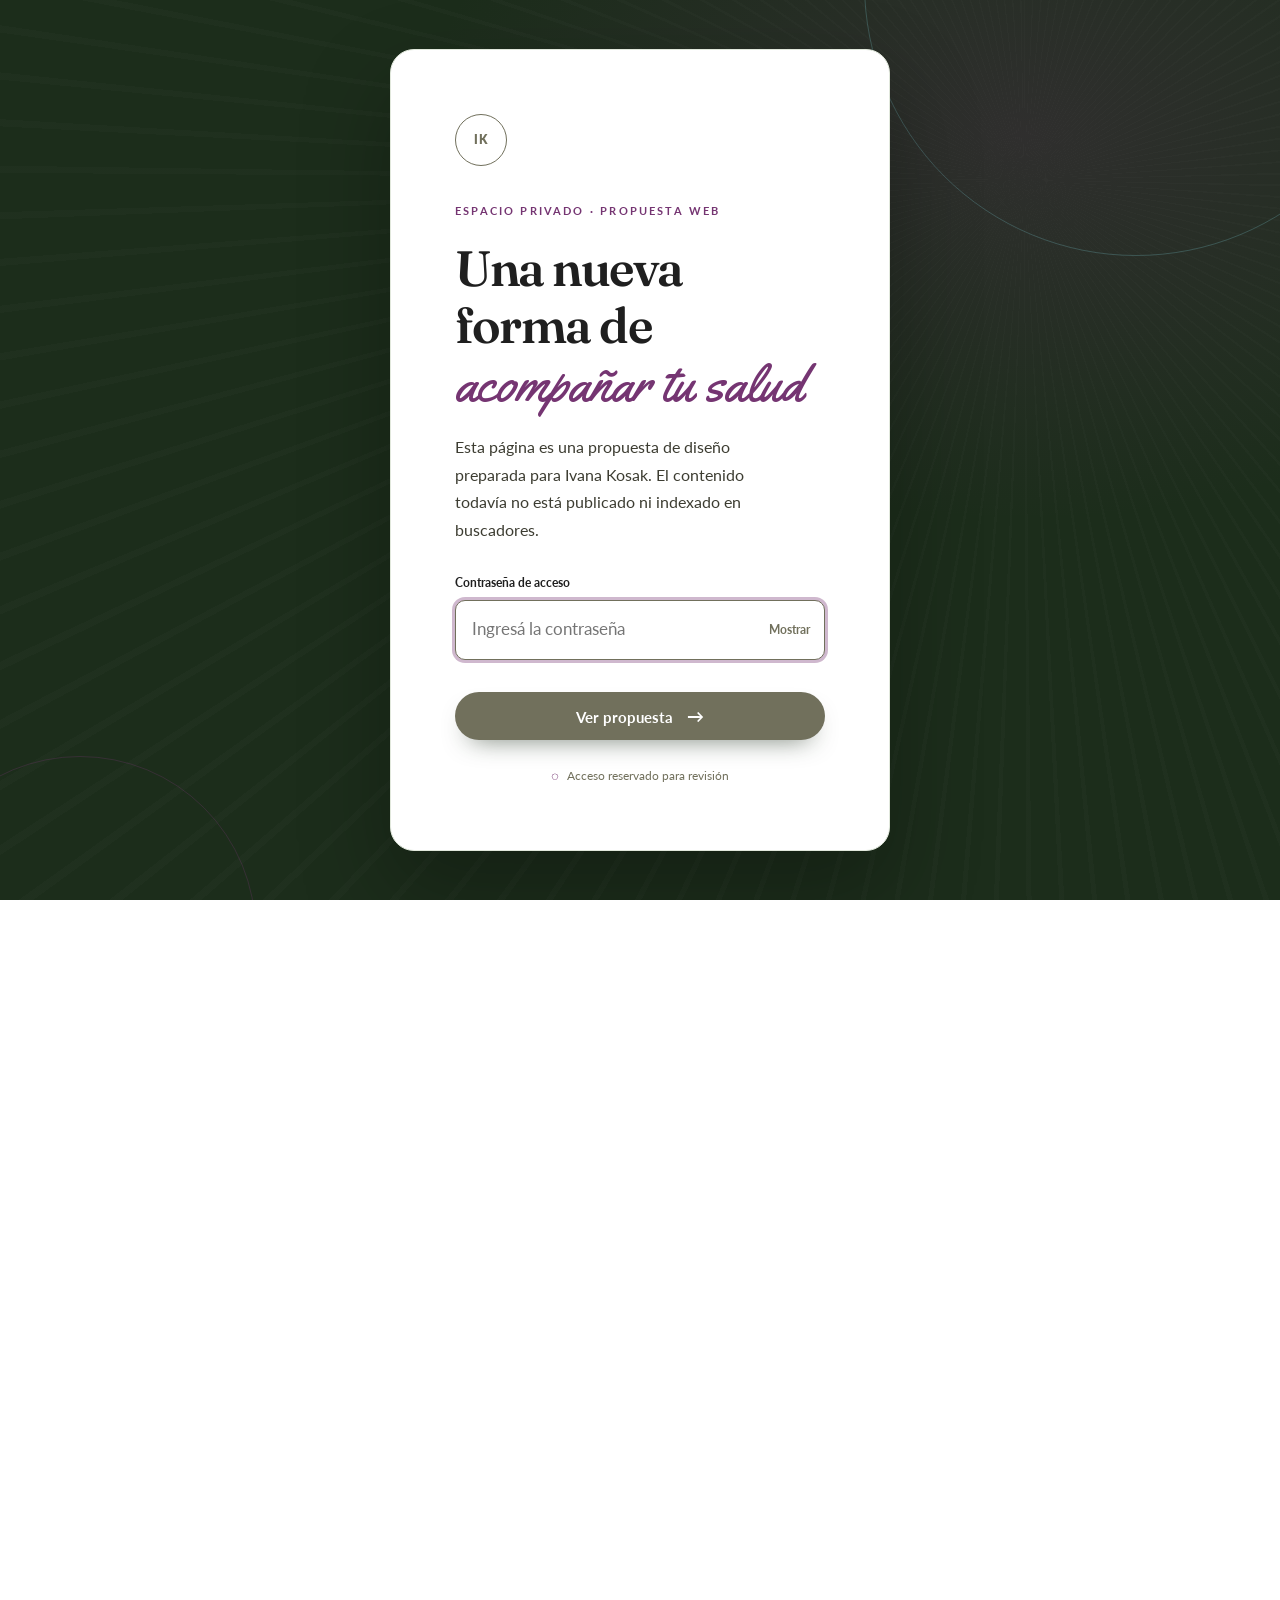
==== commit 78698a0b: "cambio de paleta de colores" ====
--- a/reprocann.html
+++ b/reprocann.html
@@ -5,8 +5,8 @@
   <meta name="googlebot" content="noindex, nofollow, noarchive, nosnippet">
   <meta charset="UTF-8">
   <meta name="viewport" content="width=device-width, initial-scale=1.0">
-  <title>REPROCANN · Dra. Ivana Kosak</title>
-  <meta name="description" content="Evaluación médica y acompañamiento para la inscripción en REPROCANN con la Dra. Ivana Kosak. Cannabis medicinal en el marco legal vigente.">
+  <title>REPROCANN · Ivana Kosak</title>
+  <meta name="description" content="Evaluación médica y acompañamiento para la inscripción en REPROCANN con Ivana Kosak. Cannabis medicinal en el marco legal vigente.">
   <link rel="icon" type="image/svg+xml" href="assets/img/favicon.svg">
   <link rel="preconnect" href="https://fonts.googleapis.com">
   <link rel="preconnect" href="https://fonts.gstatic.com" crossorigin>
@@ -35,9 +35,9 @@
   <section class="hero-interno">
     <svg class="hero-interno__anillos" viewBox="0 0 600 600" fill="none" aria-hidden="true">
       <circle cx="300" cy="300" r="280" stroke="#9aa88c" stroke-opacity=".12" stroke-width="1.5"/>
-      <circle cx="300" cy="300" r="214" stroke="#b2603a" stroke-opacity=".16" stroke-width="1.5" stroke-dasharray="5 9"/>
+      <circle cx="300" cy="300" r="214" stroke="var(--berenjena)" stroke-opacity=".16" stroke-width="1.5" stroke-dasharray="5 9"/>
       <circle cx="300" cy="300" r="160" stroke="#9aa88c" stroke-opacity=".16" stroke-width="1.5"/>
-      <circle cx="300" cy="300" r="108" stroke="#b2603a" stroke-opacity=".2" stroke-width="1.5"/>
+      <circle cx="300" cy="300" r="108" stroke="var(--berenjena)" stroke-opacity=".2" stroke-width="1.5"/>
     </svg>
     <div class="wrap hero-interno__inner">
       <span class="etiqueta">Cannabis medicinal</span>
@@ -103,7 +103,7 @@
     <div class="footer__marca">
       <a class="logo" href="index.html"><span class="logo__nombre">Dra. Ivana Kosak</span><span class="logo__tag">Medicina integrativa</span></a>
       <p>Medicina integrativa con evidencia, calidez y respeto por la historia única de cada consultante.</p>
-      <figure class="firma-footer">Ivana Kosak</figure>
+      <figure class="firma-footer">Dra. Ivana Kosak</figure>
     </div>
     <nav aria-label="Secciones del sitio">
       <h4>Navegación</h4>
--- a/assets/css/styles.css
+++ b/assets/css/styles.css
@@ -1,43 +1,43 @@
 /* ============================================
-   Dra. Ivana Kosak — Medicina Integral
+   Ivana Kosak — Medicina Integral
    Identidad: Clínica Orgánica
-   Paleta: hueso · piedra · carbón · musgo · terracota · ámbar
+   Paleta: blanco · verde salvia · rosa empolvado · carbón · oliva
+   Acentos: berenjena · vino · verde salvia
    Tipografías: Fraunces (display) · Lato (cuerpo) · Yellowtail (firma)
    ============================================ */
 
 :root {
   /* fondos */
-  --hueso: #f6f3ed;
-  --hueso-2: #efeae0;
-  --piedra: #e7e0d3;
-  --crema: #fbf9f4;
+  --hueso: #ffffff;
+  --hueso-2: #f1f4ed;
+  --piedra: #e3d0d8;
+  --crema: #ffffff;
   --blanco: #ffffff;
 
   /* tinta */
-  --carbon: #26221c;
-  --gris: #5b5449;
-  --gris-suave: #8a8175;
+  --carbon: #1f1f1f;
+  --gris: #3d3d32;
+  --gris-suave: #71705c;
 
   /* marca */
-  --musgo: #5f6f55;
-  --musgo-osc: #43513a;
-  --oliva: #3c4736;
+  --musgo: #71705c;
+  --musgo-osc: #1c2d1b;
+  --oliva: #1c2d1b;
+  --verde-salvia-claro: #c4d4b8;
 
   /* acentos naturales */
-  --terracota: #b2603a;
-  --oxido: #a34a2e;
-  --ambar: #c28a3b;
-  --arena: #d8c3a5;
+  --berenjena: #753572;
+  --vino: #3b120b;
 
   /* bordes / sombras */
-  --borde: #e0d8c9;
-  --borde-fuerte: #d3c9b6;
+  --borde: #e1e8dc;
+  --borde-fuerte: #c8d5c0;
   --radius-lg: 20px;
   --radius-md: 12px;
   --radius-sm: 8px;
-  --shadow-card: 0 18px 40px -28px rgba(38, 34, 28, 0.35);
-  --shadow-soft: 0 8px 24px -18px rgba(38, 34, 28, 0.22);
-  --focus-ring: 0 0 0 3px rgba(178, 96, 58, 0.35);
+  --shadow-card: 0 18px 40px -28px rgba(31, 31, 31, 0.35);
+  --shadow-soft: 0 8px 24px -18px rgba(31, 31, 31, 0.22);
+  --focus-ring: 0 0 0 3px rgba(117, 53, 114, 0.35);
   --ease-out: cubic-bezier(0.22, 1, 0.36, 1);
 
   /* fuentes */
@@ -65,15 +65,13 @@
    ============================================ */
 .pattern-gills {
   background:
-    repeating-conic-gradient(from 0deg at 50% 50%, rgba(38, 34, 28, 0.03) 0deg 0.5deg, transparent 0.5deg 2.4deg);
+    repeating-conic-gradient(from 0deg at 50% 50%, rgba(31, 31, 31, 0.03) 0deg 0.5deg, transparent 0.5deg 2.4deg);
 }
 .pattern-rings {
   background:
-    repeating-radial-gradient(circle at 50% 50%, rgba(178, 96, 58, 0.07) 0 2px, transparent 2px 30px);
-}
-.grain {
-  position: relative;
-}
+    repeating-radial-gradient(circle at 50% 50%, rgba(117, 53, 114, 0.07) 0 2px, transparent 2px 30px);
+}
+.grain { position: relative; }
 .grain::after {
   content: "";
   position: absolute;
@@ -104,7 +102,7 @@
   font-family: var(--font-firma);
   font-weight: 400;
   font-size: 1.3em;
-  color: var(--terracota);
+  color: var(--berenjena);
 }
 
 .etiqueta {
@@ -116,12 +114,12 @@
   font-weight: 700;
   letter-spacing: 0.18em;
   text-transform: uppercase;
-  color: var(--oxido);
+  color: var(--berenjena);
 }
 .etiqueta::before {
   content: "";
   width: 30px; height: 1.5px;
-  background: var(--terracota);
+  background: var(--berenjena);
   border-radius: 2px;
 }
 
@@ -145,9 +143,9 @@
 
 .btn--primario {
   background: var(--musgo);
-  box-shadow: 0 12px 26px -14px rgba(67, 81, 58, 0.7);
-}
-.btn--primario:hover { transform: translateY(-2px); background: var(--musgo-osc); box-shadow: 0 16px 30px -14px rgba(67, 81, 58, 0.8); }
+  box-shadow: 0 12px 26px -14px rgba(28, 45, 27, 0.7);
+}
+.btn--primario:hover { transform: translateY(-2px); background: var(--musgo-osc); box-shadow: 0 16px 30px -14px rgba(28, 45, 27, 0.8); }
 
 .btn--claro {
   background: var(--blanco);
@@ -167,7 +165,7 @@
   background: var(--carbon);
   color: var(--blanco);
 }
-.btn--oscuro:hover { transform: translateY(-2px); background: #332d25; }
+.btn--oscuro:hover { transform: translateY(-2px); background: var(--vino); }
 
 .btn--whatsapp {
   display: inline-flex;
@@ -177,7 +175,7 @@
   background: var(--musgo-osc);
   color: var(--blanco);
 }
-.btn--whatsapp:hover { transform: translateY(-2px); background: #37422f; }
+.btn--whatsapp:hover { transform: translateY(-2px); background: var(--musgo-osc); }
 .btn--whatsapp svg { width: 1.15em; height: 1.15em; flex: none; }
 
 /* ============================================
@@ -195,8 +193,8 @@
   overflow: hidden;
   padding: 2rem 1.25rem;
   background:
-    radial-gradient(1100px 700px at 80% 15%, rgba(178, 96, 58, 0.22), transparent 55%),
-    radial-gradient(900px 700px at 8% 90%, rgba(67, 81, 58, 0.35), transparent 55%),
+    radial-gradient(1100px 700px at 80% 15%, rgba(117, 53, 114, 0.22), transparent 55%),
+    radial-gradient(900px 700px at 8% 90%, rgba(28, 45, 27, 0.35), transparent 55%),
     var(--oliva);
 }
 .access-gate::before {
@@ -206,9 +204,9 @@
   opacity: 0.4;
   background: repeating-conic-gradient(from 0deg at 80% 20%, rgba(255, 255, 255, 0.04) 0deg 0.4deg, transparent 0.4deg 2.6deg);
 }
-.access-gate__orb { position: absolute; border: 1px solid rgba(216, 195, 165, 0.25); border-radius: 50%; animation: access-float 11s ease-in-out infinite; }
+.access-gate__orb { position: absolute; border: 1px solid rgba(115, 190, 197, 0.28); border-radius: 50%; animation: access-float 11s ease-in-out infinite; }
 .access-gate__orb--one { width: 34rem; height: 34rem; top: -18rem; right: -8rem; }
-.access-gate__orb--two { width: 22rem; height: 22rem; bottom: -13rem; left: -6rem; border-color: rgba(178, 96, 58, 0.3); animation-delay: -4s; }
+.access-gate__orb--two { width: 22rem; height: 22rem; bottom: -13rem; left: -6rem; border-color: rgba(117, 53, 114, 0.3); animation-delay: -4s; }
 .access-card {
   position: relative;
   width: min(100%, 500px);
@@ -230,9 +228,9 @@
   font: 800 0.72rem/1 var(--font-body);
   letter-spacing: 0.08em;
 }
-.access-card__eyebrow { color: var(--oxido); font: 700 0.68rem/1.4 var(--font-body); letter-spacing: 0.2em; text-transform: uppercase; }
+.access-card__eyebrow { color: var(--berenjena); font: 700 0.68rem/1.4 var(--font-body); letter-spacing: 0.2em; text-transform: uppercase; }
 .access-card h1 { margin-top: 1rem; font-size: clamp(2rem, 5vw, 3.1rem); letter-spacing: -0.03em; font-weight: 600; }
-.access-card h1 em { color: var(--terracota); font-family: var(--font-firma); font-weight: 400; font-style: normal; letter-spacing: 0; font-size: 1.05em; }
+.access-card h1 em { color: var(--berenjena); font-family: var(--font-firma); font-weight: 400; font-style: normal; letter-spacing: 0; font-size: 1.05em; }
 .access-card__intro { max-width: 38ch; margin-top: 1.3rem; color: var(--gris); font-size: 0.98rem; line-height: 1.75; }
 .access-form { margin-top: 2rem; }
 .access-form label { display: block; margin-bottom: 0.55rem; color: var(--carbon); font: 700 0.78rem/1.2 var(--font-body); }
@@ -244,7 +242,7 @@
 .access-form__submit { width: 100%; margin-top: 0.25rem; text-align: center; }
 .access-form__submit span { margin-left: 0.6rem; font-size: 1.15em; }
 .access-card__note { margin-top: 1.6rem; color: var(--gris-suave); font-size: 0.75rem; text-align: center; }
-.access-card__note span { color: var(--terracota); margin-right: 0.3rem; }
+.access-card__note span { color: var(--berenjena); margin-right: 0.3rem; }
 @keyframes access-enter { from { opacity: 0; transform: translateY(18px) scale(0.98); } to { opacity: 1; transform: none; } }
 @keyframes access-float { 50% { transform: translate(18px, 12px) rotate(8deg); } }
 @keyframes access-shake { 20%, 60% { transform: translateX(-7px); } 40%, 80% { transform: translateX(7px); } }
@@ -258,7 +256,7 @@
   position: sticky;
   top: 0;
   z-index: 100;
-  background: rgba(246, 243, 237, 0.86);
+  background: rgba(255, 255, 255, 0.86);
   backdrop-filter: blur(14px);
   -webkit-backdrop-filter: blur(14px);
   border-bottom: 1px solid var(--borde);
@@ -280,7 +278,7 @@
 .logo__tag {
   font-family: var(--font-firma);
   font-size: 0.95rem;
-  color: var(--terracota);
+  color: var(--berenjena);
   margin-top: -1px;
 }
 .nav { display: flex; align-items: center; gap: 1.3rem; margin-left: auto; }
@@ -302,7 +300,7 @@
   left: 0; bottom: 0;
   height: 1.5px; width: 100%;
   border-radius: 2px;
-  background: var(--terracota);
+  background: var(--berenjena);
   transform: scaleX(0);
   transform-origin: left;
   transition: transform 0.3s var(--ease-out);
@@ -393,14 +391,14 @@
   align-items: center;
   overflow: hidden;
   background:
-    radial-gradient(1200px 700px at 88% 12%, rgba(216, 195, 165, 0.35), transparent 60%),
+    radial-gradient(1200px 700px at 88% 12%, rgba(227, 208, 216, 0.35), transparent 60%),
     linear-gradient(160deg, var(--hueso) 0%, var(--hueso-2) 100%);
 }
 .hero::before {
   content: "";
   position: absolute;
   inset: 0;
-  background: repeating-conic-gradient(from 0deg at 88% 20%, rgba(38, 34, 28, 0.025) 0deg 0.4deg, transparent 0.4deg 3deg);
+  background: repeating-conic-gradient(from 0deg at 88% 20%, rgba(31, 31, 31, 0.025) 0deg 0.4deg, transparent 0.4deg 3deg);
   pointer-events: none;
 }
 .hero__anillos {
@@ -428,7 +426,7 @@
   margin-top: 1rem;
   letter-spacing: -0.02em;
 }
-.hero__saludo .acento { color: var(--terracota); font-style: italic; position: relative; white-space: nowrap; }
+.hero__saludo .acento { color: var(--berenjena); font-style: italic; position: relative; white-space: nowrap; }
 .hero__saludo .acento svg { position: absolute; left: 0; bottom: -0.14em; width: 100%; height: 0.22em; }
 .hero__sub {
   font-size: clamp(1rem, 1.8vw, 1.15rem);
@@ -446,14 +444,14 @@
   position: absolute;
   inset: 4% -6% 0;
   border-radius: 200px 200px 40px 40px;
-  background: linear-gradient(160deg, var(--arena), var(--piedra));
-  box-shadow: 0 40px 70px -40px rgba(38, 34, 28, 0.5);
+  background: linear-gradient(160deg, var(--verde-salvia-claro), var(--piedra));
+  box-shadow: 0 40px 70px -40px rgba(31, 31, 31, 0.5);
 }
 .hero__figura::after {
   content: "";
   position: absolute;
   inset: -3% -9% -4%;
-  border: 1px solid rgba(178, 96, 58, 0.3);
+  border: 1px solid rgba(117, 53, 114, 0.3);
   border-radius: 220px 220px 46px 46px;
   pointer-events: none;
 }
@@ -479,7 +477,7 @@
    ============================================ */
 .franja {
   background: var(--oliva);
-  color: rgba(251, 249, 244, 0.85);
+  color: rgba(255, 255, 255, 0.85);
   padding: 1.2rem 0;
 }
 .franja__inner {
@@ -493,7 +491,7 @@
   text-transform: uppercase;
 }
 .franja__item { display: flex; align-items: center; gap: 0.55em; }
-.franja__item svg { width: 14px; height: 14px; flex: none; color: var(--arena); }
+.franja__item svg { width: 14px; height: 14px; flex: none; color: var(--verde-salvia-claro); }
 
 /* ============================================
    SECCIONES
@@ -535,7 +533,7 @@
   display: grid; place-items: center;
   border-radius: var(--radius-sm);
   background: var(--hueso-2);
-  color: var(--terracota);
+  color: var(--berenjena);
 }
 .punto__icono svg { width: 21px; height: 21px; }
 .punto h3 { font-family: var(--font-body); font-size: 1.02rem; font-weight: 700; color: var(--carbon); margin-bottom: 0.2rem; }
@@ -549,7 +547,7 @@
   padding: 0;
 }
 .factor-list > span { display: flex; gap: 0.7em; align-items: center; font-size: 1rem; color: var(--gris); }
-.factor-list svg { width: 16px; height: 16px; flex: none; color: var(--terracota); }
+.factor-list svg { width: 16px; height: 16px; flex: none; color: var(--berenjena); }
 
 @media (max-width: 900px) { .integral__grid { grid-template-columns: 1fr; gap: 2.4rem; } }
 
@@ -559,7 +557,7 @@
   overflow: hidden;
   color: var(--crema);
   background:
-    radial-gradient(900px 500px at 90% 0%, rgba(178, 96, 58, 0.3), transparent 55%),
+    radial-gradient(900px 500px at 90% 0%, rgba(117, 53, 114, 0.3), transparent 55%),
     linear-gradient(150deg, var(--oliva) 0%, var(--musgo-osc) 60%, var(--oliva) 100%);
   padding: 6rem 0;
 }
@@ -567,31 +565,31 @@
   content: "";
   position: absolute;
   inset: 0;
-  background: repeating-radial-gradient(circle at 88% 10%, rgba(251, 249, 244, 0.05) 0 1.5px, transparent 1.5px 24px);
+  background: repeating-radial-gradient(circle at 88% 10%, rgba(255, 255, 255, 0.05) 0 1.5px, transparent 1.5px 24px);
   pointer-events: none;
 }
 .hongos__anillos { position: absolute; width: 150vmin; height: 150vmin; left: -70vmin; top: 50%; transform: translateY(-50%); opacity: 0.35; pointer-events: none; }
 .hongos__inner { position: relative; display: grid; grid-template-columns: 1.1fr 0.9fr; gap: 4rem; align-items: center; }
 .hongos h2 { color: var(--crema); }
-.hongos__texto .etiqueta { color: var(--arena); }
-.hongos__texto .etiqueta::before { background: var(--arena); }
-.hongos__texto p { margin-top: 1.1rem; color: rgba(251, 249, 244, 0.82); }
+.hongos__texto .etiqueta { color: var(--verde-salvia-claro); }
+.hongos__texto .etiqueta::before { background: var(--verde-salvia-claro); }
+.hongos__texto p { margin-top: 1.1rem; color: rgba(255, 255, 255, 0.82); }
 .hongos__lista { margin-top: 1.4rem; display: grid; gap: 0.75rem; list-style: none; }
 .hongos__lista li { display: flex; gap: 0.7em; align-items: baseline; font-size: 1rem; }
-.hongos__lista svg { width: 16px; height: 16px; flex: none; transform: translateY(2px); color: var(--arena); }
+.hongos__lista svg { width: 16px; height: 16px; flex: none; transform: translateY(2px); color: var(--verde-salvia-claro); }
 
 .hongos__tarjetas { display: grid; grid-template-columns: 1fr 1fr; gap: 1rem; }
 .hongo-card {
   border-radius: var(--radius-md);
   padding: 1.5rem 1.3rem;
-  background: rgba(251, 249, 244, 0.07);
-  border: 1px solid rgba(251, 249, 244, 0.16);
+  background: rgba(255, 255, 255, 0.07);
+  border: 1px solid rgba(255, 255, 255, 0.16);
   transition: transform 0.3s var(--ease-out), background 0.3s;
 }
-.hongo-card:hover { transform: translateY(-4px); background: rgba(251, 249, 244, 0.11); }
-.hongo-card__icono { width: 42px; height: 42px; color: var(--arena); margin-bottom: 0.7rem; }
+.hongo-card:hover { transform: translateY(-4px); background: rgba(255, 255, 255, 0.11); }
+.hongo-card__icono { width: 42px; height: 42px; color: var(--verde-salvia-claro); margin-bottom: 0.7rem; }
 .hongo-card h3 { color: var(--crema); font-size: 1.05rem; font-weight: 600; }
-.hongo-card p { font-size: 0.88rem; color: rgba(251, 249, 244, 0.72); margin-top: 0.35rem; }
+.hongo-card p { font-size: 0.88rem; color: rgba(255, 255, 255, 0.72); margin-top: 0.35rem; }
 .hongo-card--ancha { grid-column: 1 / -1; text-align: center; }
 .hongo-card--ancha .hongo-card__icono { margin-inline: auto; }
 .hongos__cta { margin-top: 2rem; }
@@ -618,7 +616,7 @@
   aspect-ratio: 3 / 3.5;
   filter: saturate(0.92);
 }
-.quien__firma { position: relative; text-align: center; margin-top: 0.4rem; font-size: 1.8rem; color: var(--terracota); }
+.quien__firma { position: relative; text-align: center; margin-top: 0.4rem; font-size: 1.8rem; color: var(--berenjena); }
 .quien__texto p { margin-top: 1.05rem; color: var(--gris); }
 .quien__chips { display: flex; flex-wrap: wrap; gap: 0.5rem; margin: 1.5rem 0 1.9rem; }
 .chip {
@@ -652,12 +650,12 @@
 .tarjeta__media { position: relative; overflow: hidden; aspect-ratio: 4 / 3; }
 .tarjeta__media img { width: 100%; height: 100%; object-fit: cover; transition: transform 0.7s var(--ease-out); }
 .tarjeta:hover .tarjeta__media img { transform: scale(1.05); }
-.tarjeta__tinte { position: absolute; inset: 0; background: linear-gradient(150deg, rgba(38, 34, 28, 0.28), rgba(38, 34, 28, 0.05) 75%); }
+.tarjeta__tinte { position: absolute; inset: 0; background: linear-gradient(150deg, rgba(31, 31, 31, 0.28), rgba(31, 31, 31, 0.05) 75%); }
 .tarjeta__categoria {
   position: absolute;
   left: 1rem; top: 1rem;
   z-index: 2;
-  background: rgba(251, 249, 244, 0.94);
+  background: rgba(255, 255, 255, 0.96);
   color: var(--carbon);
   font-size: 0.68rem;
   font-weight: 700;
@@ -674,7 +672,7 @@
   font-weight: 500;
   font-size: 3.4rem;
   line-height: 1;
-  color: rgba(251, 249, 244, 0.9);
+  color: rgba(255, 255, 255, 0.9);
   letter-spacing: -0.03em;
 }
 .tarjeta__cuerpo { padding: 1.6rem 1.6rem 1.7rem; display: flex; flex-direction: column; gap: 0.5rem; flex: 1; }
@@ -684,7 +682,7 @@
   font-size: 0.85rem;
   font-weight: 700;
   letter-spacing: 0.03em;
-  color: var(--terracota);
+  color: var(--berenjena);
   display: inline-flex;
   align-items: center;
   gap: 0.5em;
@@ -707,7 +705,7 @@
   content: "";
   position: absolute;
   inset: 0;
-  background: repeating-conic-gradient(from 0deg at 10% 20%, rgba(38, 34, 28, 0.02) 0deg 0.4deg, transparent 0.4deg 3deg);
+  background: repeating-conic-gradient(from 0deg at 10% 20%, rgba(31, 31, 31, 0.02) 0deg 0.4deg, transparent 0.4deg 3deg);
   pointer-events: none;
 }
 .cursos__anillos { position: absolute; width: 110vmin; height: 110vmin; left: -50vmin; bottom: -55vmin; opacity: 0.4; pointer-events: none; }
@@ -720,7 +718,7 @@
 .ig__inner { display: flex; flex-direction: column; align-items: center; gap: 1.3rem; text-align: center; max-width: 620px; margin-inline: auto; }
 .ig__inner p { color: var(--gris); font-size: 1.02rem; }
 .ig__cuenta { font-weight: 700; color: var(--carbon); text-decoration: none; font-size: 1.05rem; }
-.ig__cuenta:hover { text-decoration: underline var(--terracota); }
+.ig__cuenta:hover { text-decoration: underline var(--berenjena); }
 .foto-ig {
   display: inline-flex;
   align-items: center;
@@ -741,18 +739,18 @@
 /* ============================================
    FOOTER
    ============================================ */
-.footer { background: var(--carbon); color: rgba(251, 249, 244, 0.72); padding: 3.8rem 0 2rem; }
-.footer__grid { display: grid; grid-template-columns: 1.4fr 1fr 1fr; gap: 3rem; padding-bottom: 2.6rem; border-bottom: 1px solid rgba(251, 249, 244, 0.12); }
+.footer { background: var(--carbon); color: rgba(255, 255, 255, 0.72); padding: 3.8rem 0 2rem; }
+.footer__grid { display: grid; grid-template-columns: 1.4fr 1fr 1fr; gap: 3rem; padding-bottom: 2.6rem; border-bottom: 1px solid rgba(255, 255, 255, 0.12); }
 .footer__marca .logo__nombre { color: var(--crema); }
-.footer__marca .logo__tag { color: var(--arena); }
-.footer__marca p { margin-top: 1rem; font-size: 0.92rem; max-width: 34ch; color: rgba(251, 249, 244, 0.6); }
+.footer__marca .logo__tag { color: var(--verde-salvia-claro); }
+.footer__marca p { margin-top: 1rem; font-size: 0.92rem; max-width: 34ch; color: rgba(255, 255, 255, 0.6); }
 .footer h4 { color: var(--crema); font-size: 0.82rem; font-weight: 700; letter-spacing: 0.14em; text-transform: uppercase; margin-bottom: 1.1rem; font-family: var(--font-body); }
 .footer ul { list-style: none; display: grid; gap: 0.55rem; }
-.footer a { color: rgba(251, 249, 244, 0.72); text-decoration: none; font-size: 0.94rem; transition: color 0.2s; }
-.footer a:hover { color: var(--arena); }
-.footer__razon { font-size: 0.85rem; color: rgba(251, 249, 244, 0.5); }
-.footer__base { display: flex; flex-wrap: wrap; gap: 1rem; justify-content: space-between; align-items: center; padding-top: 1.6rem; font-size: 0.78rem; color: rgba(251, 249, 244, 0.45); }
-.firma-footer { font-family: var(--font-firma); font-size: 1.5rem; color: var(--arena); }
+.footer a { color: rgba(255, 255, 255, 0.72); text-decoration: none; font-size: 0.94rem; transition: color 0.2s; }
+.footer a:hover { color: var(--verde-salvia-claro); }
+.footer__razon { font-size: 0.85rem; color: rgba(255, 255, 255, 0.5); }
+.footer__base { display: flex; flex-wrap: wrap; gap: 1rem; justify-content: space-between; align-items: center; padding-top: 1.6rem; font-size: 0.78rem; color: rgba(255, 255, 255, 0.45); }
+.firma-footer { font-family: var(--font-firma); font-size: 1.5rem; color: var(--verde-salvia-claro); }
 @media (max-width: 820px) { .footer__grid { grid-template-columns: 1fr; gap: 2.2rem; } }
 
 /* ============================================
@@ -819,7 +817,7 @@
   background: var(--musgo);
   border-color: var(--musgo);
   color: var(--crema);
-  box-shadow: 0 8px 18px -12px rgba(67, 81, 58, 0.6);
+  box-shadow: 0 8px 18px -12px rgba(28, 45, 27, 0.65);
 }
 .cobertura__opcion input:focus-visible + .cobertura__tarjeta { outline: none; box-shadow: var(--focus-ring); }
 
@@ -884,13 +882,13 @@
   border-radius: var(--radius-lg);
   padding: 1.65rem;
 }
-.directo__eyebrow { color: var(--arena); font-size: 0.7rem; font-weight: 700; letter-spacing: 0.14em; text-transform: uppercase; }
+.directo__eyebrow { color: var(--verde-salvia-claro); font-size: 0.7rem; font-weight: 700; letter-spacing: 0.14em; text-transform: uppercase; }
 .directo h2 { color: var(--crema); font-size: 1.4rem; margin-top: 0.5rem; font-weight: 600; }
-.directo p { color: rgba(251, 249, 244, 0.75); font-size: 0.94rem; margin-top: 0.45rem; }
+.directo p { color: rgba(255, 255, 255, 0.75); font-size: 0.94rem; margin-top: 0.45rem; }
 .directo__acciones { display: flex; flex-wrap: wrap; gap: 0.65rem; margin-top: 1.15rem; }
 .directo__acciones .btn { font-size: 0.82rem; padding: 0.78em 1.1em; }
 
-.reprocann-banner { max-width: 1100px; width: 100%; height: auto; aspect-ratio: 1600 / 419; object-fit: contain; object-position: center; display: block; border-radius: var(--radius-lg); box-shadow: var(--shadow-card); background: #5f6f55; }
+.reprocann-banner { max-width: 1100px; width: 100%; height: auto; aspect-ratio: 1600 / 419; object-fit: contain; object-position: center; display: block; border-radius: var(--radius-lg); box-shadow: var(--shadow-card); background: var(--musgo); }
 .reprocann-banner-wrap { display: flex; justify-content: center; padding-top: 3rem; padding-bottom: 0; }
 
 @media (max-width: 860px) {
@@ -914,12 +912,12 @@
   content: "";
   position: absolute;
   inset: 0;
-  background: repeating-conic-gradient(from 0deg at 15% 20%, rgba(251, 249, 244, 0.04) 0deg 0.4deg, transparent 0.4deg 2.6deg);
+  background: repeating-conic-gradient(from 0deg at 15% 20%, rgba(255, 255, 255, 0.04) 0deg 0.4deg, transparent 0.4deg 2.6deg);
   pointer-events: none;
 }
 .contacto-cta h2 { color: var(--crema); font-size: clamp(1.8rem, 4vw, 2.5rem); font-weight: 600; }
-.contacto-cta .hongo-card__icono { display: inline-grid; margin-bottom: 1rem; color: var(--arena); }
-.contacto-cta p { margin-top: 0.9rem; color: rgba(251, 249, 244, 0.78); max-width: 52ch; margin-inline: auto; }
+.contacto-cta .hongo-card__icono { display: inline-grid; margin-bottom: 1rem; color: var(--verde-salvia-claro); }
+.contacto-cta p { margin-top: 0.9rem; color: rgba(255, 255, 255, 0.78); max-width: 52ch; margin-inline: auto; }
 .contacto-cta__accions { display: flex; flex-wrap: wrap; gap: 0.9rem; justify-content: center; margin-top: 2.2rem; }
 
 /* ============================================
@@ -930,14 +928,14 @@
   overflow: hidden;
   padding: 6rem 0 4.5rem;
   background:
-    radial-gradient(1000px 500px at 80% 0%, rgba(216, 195, 165, 0.4), transparent 60%),
+    radial-gradient(1000px 500px at 80% 0%, rgba(227, 208, 216, 0.4), transparent 60%),
     var(--hueso);
 }
 .hero-interno::before {
   content: "";
   position: absolute;
   inset: 0;
-  background: repeating-conic-gradient(from 0deg at 80% 15%, rgba(38, 34, 28, 0.02) 0deg 0.4deg, transparent 0.4deg 3deg);
+  background: repeating-conic-gradient(from 0deg at 80% 15%, rgba(31, 31, 31, 0.02) 0deg 0.4deg, transparent 0.4deg 3deg);
   pointer-events: none;
 }
 .hero-interno__anillos { position: absolute; width: 120vmin; height: 120vmin; right: -60vmin; top: 50%; transform: translateY(-50%); opacity: 0.5; pointer-events: none; }
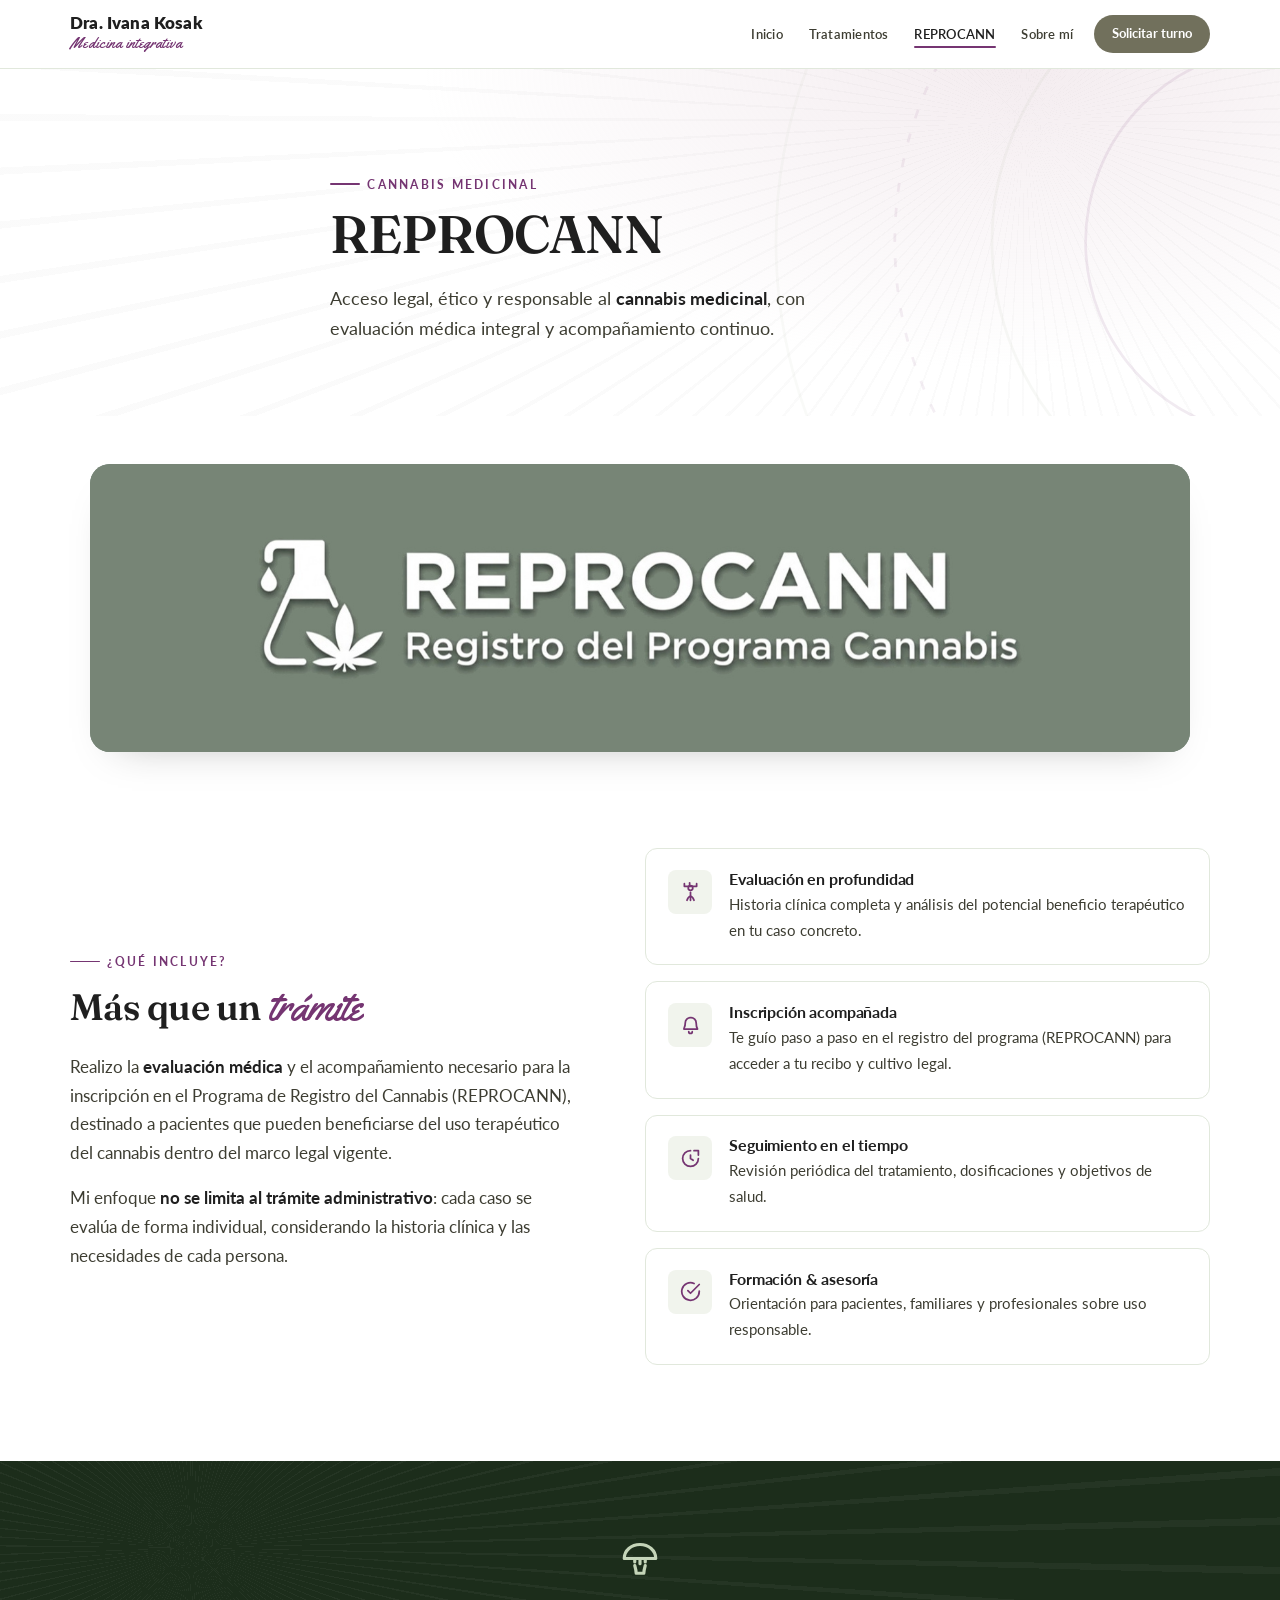
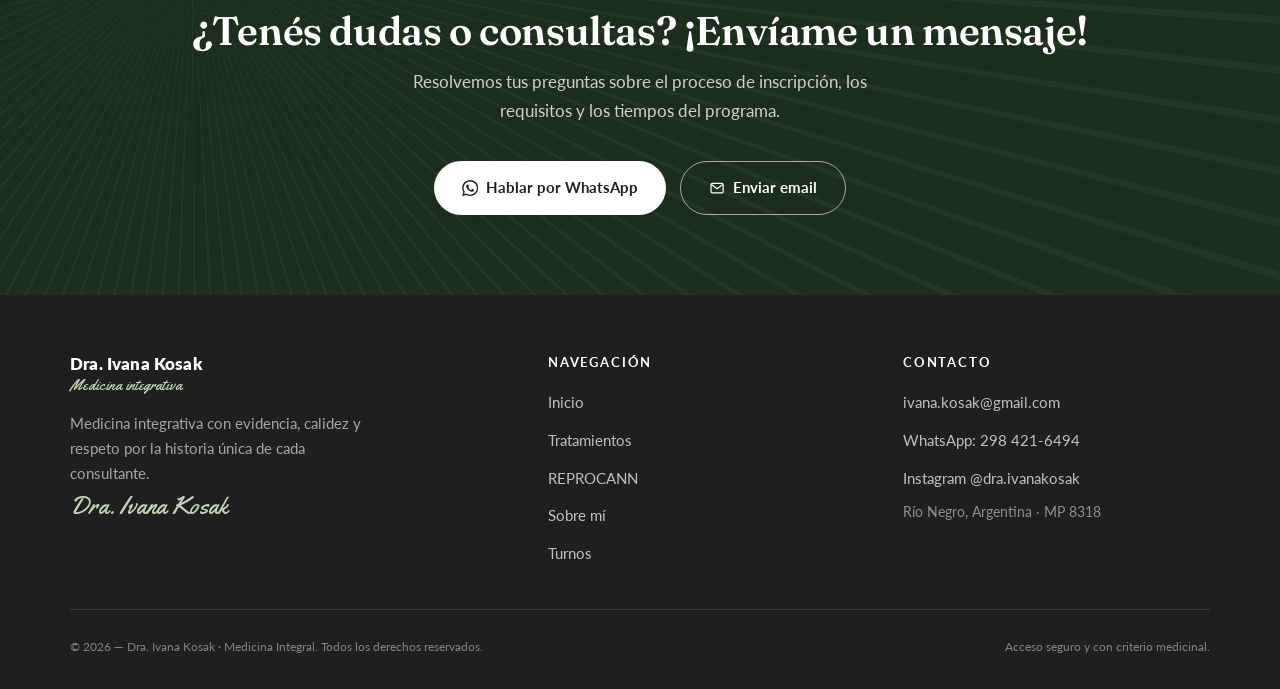
==== commit 3dfe88bf: "Publica sitio y habilita indexación" ====
--- a/reprocann.html
+++ b/reprocann.html
@@ -1,132 +1,12 @@
-<!DOCTYPE html>
+<!doctype html>
 <html lang="es-AR">
 <head>
-  <meta name="robots" content="noindex, nofollow, noarchive, nosnippet">
-  <meta name="googlebot" content="noindex, nofollow, noarchive, nosnippet">
   <meta charset="UTF-8">
   <meta name="viewport" content="width=device-width, initial-scale=1.0">
-  <title>REPROCANN · Ivana Kosak</title>
-  <meta name="description" content="Evaluación médica y acompañamiento para la inscripción en REPROCANN con Ivana Kosak. Cannabis medicinal en el marco legal vigente.">
-  <link rel="icon" type="image/svg+xml" href="assets/img/favicon.svg">
-  <link rel="preconnect" href="https://fonts.googleapis.com">
-  <link rel="preconnect" href="https://fonts.gstatic.com" crossorigin>
-  <link href="https://fonts.googleapis.com/css2?family=Fraunces:ital,opsz,wght@0,9..144,400;0,9..144,500;0,9..144,600;0,9..144,700;1,9..144,400;1,9..144,500&family=Lato:ital,wght@0,400;0,700;1,400&family=Yellowtail&display=swap" rel="stylesheet">
-  <link rel="stylesheet" href="assets/css/styles.css">
+  <meta http-equiv="refresh" content="0; url=/reprocann/">
+  <title>Redirigiendo…</title>
+  <link rel="canonical" href="https://ivanakosak.com/reprocann/">
+  <script>location.replace("/reprocann/" + location.search + location.hash);</script>
 </head>
-<body class="site-protected">
-<a class="skip-link" href="#contenido">Saltar al contenido</a>
-<header class="header">
-  <div class="wrap header__inner">
-    <a class="logo" href="index.html"><span class="logo__nombre">Dra. Ivana Kosak</span><span class="logo__tag">Medicina integrativa</span></a>
-    <nav class="nav" aria-label="Navegación principal">
-      <ul class="nav__lista">
-        <li><a class="nav__link" href="index.html">Inicio</a></li>
-        <li><a class="nav__link" href="tratamientos.html">Tratamientos</a></li>
-        <li><a class="nav__link nav__link--activo" href="reprocann.html" aria-current="page">REPROCANN</a></li>
-        <li><a class="nav__link" href="sobre-mi.html">Sobre mí</a></li>
-      </ul>
-      <a class="nav__cta" href="turnos.html">Solicitar turno</a>
-    </nav>
-    <button class="hamburger" aria-label="Abrir menú" aria-expanded="false"><span></span><span></span><span></span></button>
-  </div>
-</header>
-
-<main id="contenido">
-  <section class="hero-interno">
-    <svg class="hero-interno__anillos" viewBox="0 0 600 600" fill="none" aria-hidden="true">
-      <circle cx="300" cy="300" r="280" stroke="#9aa88c" stroke-opacity=".12" stroke-width="1.5"/>
-      <circle cx="300" cy="300" r="214" stroke="var(--berenjena)" stroke-opacity=".16" stroke-width="1.5" stroke-dasharray="5 9"/>
-      <circle cx="300" cy="300" r="160" stroke="#9aa88c" stroke-opacity=".16" stroke-width="1.5"/>
-      <circle cx="300" cy="300" r="108" stroke="var(--berenjena)" stroke-opacity=".2" stroke-width="1.5"/>
-    </svg>
-    <div class="wrap hero-interno__inner">
-      <span class="etiqueta">Cannabis medicinal</span>
-      <h1>REPROCANN</h1>
-      <p class="lead">Acceso legal, ético y responsable al <strong>cannabis medicinal</strong>, con evaluación médica integral y acompañamiento continuo.</p>
-    </div>
-  </section>
-
-  <section class="wrap reprocann-banner-wrap" aria-label="Imagen oficial de REPROCANN">
-    <img class="reprocann-banner" src="assets/img/reprocann-banner.jpg" alt="REPROCANN — Registro del Programa Cannabis">
-  </section>
-
-  <section class="seccion">
-    <div class="wrap integral__grid">
-      <div>
-        <span class="etiqueta">¿Qué incluye?</span>
-        <h2 class="titulo-seccion" style="font-size:clamp(1.6rem,3.6vw,2.3rem)">Más que un <span class="firma">trámite</span></h2>
-        <p style="margin-top:1.4rem; color:var(--gris)">Realizo la <strong>evaluación médica</strong> y el acompañamiento necesario para la inscripción en el Programa de Registro del Cannabis (REPROCANN), destinado a pacientes que pueden beneficiarse del uso terapéutico del cannabis dentro del marco legal vigente.</p>
-        <p style="margin-top:1rem; color:var(--gris)">Mi enfoque <strong>no se limita al trámite administrativo</strong>: cada caso se evalúa de forma individual, considerando la historia clínica y las necesidades de cada persona.</p>
-      </div>
-      <div class="cards-puntos">
-        <article class="punto reveal">
-          <div class="punto__icono"><svg viewBox="0 0 24 24" fill="none" stroke="currentColor" stroke-width="2" stroke-linecap="round" stroke-linejoin="round"><path d="M11 2v2M5 3v3h14V3"/><circle cx="12" cy="8" r="2.6"/><path d="M12 13v9"/><path d="M16 22c-1-3-2-4.5-4-4.5S9 19 8 22"/></svg></div>
-          <div><h3>Evaluación en profundidad</h3><p>Historia clínica completa y análisis del potencial beneficio terapéutico en tu caso concreto.</p></div>
-        </article>
-        <article class="punto reveal">
-          <div class="punto__icono"><svg viewBox="0 0 24 24" fill="none" stroke="currentColor" stroke-width="2" stroke-linecap="round" stroke-linejoin="round"><path d="M12 3a6 6 0 0 0-6 6c0 4.4-1.5 5.5-1.5 7H20s-1.5-2.6-1.5-7a6 6 0 0 0-6-6Z"/><path d="M10 19a2 2 0 0 0 4 0"/></svg></div>
-          <div><h3>Inscripción acompañada</h3><p>Te guío paso a paso en el registro del programa (REPROCANN) para acceder a tu recibo y cultivo legal.</p></div>
-        </article>
-        <article class="punto reveal">
-          <div class="punto__icono"><svg viewBox="0 0 24 24" fill="none" stroke="currentColor" stroke-width="2" stroke-linecap="round" stroke-linejoin="round"><path d="M21 12a9 9 0 1 1-9-9"/><path d="M12 8v4l3 2"/><path d="M16 3h5v5"/></svg></div>
-          <div><h3>Seguimiento en el tiempo</h3><p>Revisión periódica del tratamiento, dosificaciones y objetivos de salud.</p></div>
-        </article>
-        <article class="punto reveal">
-          <div class="punto__icono"><svg viewBox="0 0 24 24" fill="none" stroke="currentColor" stroke-width="2" stroke-linecap="round" stroke-linejoin="round"><path d="M22 11.5V12a10 10 0 1 1-5.93-9.14"/><path d="M22 4 12 14l-3-3"/></svg></div>
-          <div><h3>Formación &amp; asesoría</h3><p>Orientación para pacientes, familiares y profesionales sobre uso responsable.</p></div>
-        </article>
-      </div>
-    </div>
-  </section>
-
-  <section class="contacto-cta">
-    <div class="wrap">
-      <svg class="hongo-card__icono" viewBox="0 0 24 24" fill="none" stroke="currentColor" stroke-width="1.8" stroke-linecap="round" stroke-linejoin="round"><path d="M12 2c-5 0-9 3.4-9 8h18c0-4.6-4-8-9-8Z"/><path d="M9 10v2M12 10v3M15 10v2"/><path d="M9 14c.4 1.4.8 3 .8 4.4h4.4c0-1.4.4-3 .8-4.4"/></svg>
-      <h2>¿Tenés dudas o consultas? ¡Envíame un mensaje!</h2>
-      <p>Resolvemos tus preguntas sobre el proceso de inscripción, los requisitos y los tiempos del programa.</p>
-      <div class="contacto-cta__accions">
-        <a class="btn btn--claro btn--icon" href="https://wa.me/2984216494" target="_blank" rel="noopener" aria-label="Hablar por WhatsApp sobre REPROCANN">
-          <svg viewBox="0 0 24 24" fill="currentColor" aria-hidden="true"><path d="M20.5 3.5A11.8 11.8 0 0 0 12.1 0C5.6 0 .3 5.3.3 11.8c0 2.1.6 4.2 1.7 6L.2 24l6.4-1.7a11.8 11.8 0 0 0 5.5 1.4h.1c6.5 0 11.8-5.3 11.8-11.8 0-3.2-1.2-6.2-3.5-8.4Zm-8.4 18.2h-.1c-1.7 0-3.4-.5-4.8-1.3l-.3-.2-3.8 1 1-3.7-.2-.4a9.8 9.8 0 1 1 8.2 4.6Zm5.4-7.3c-.3-.2-1.8-.9-2.1-1-.3-.1-.5-.2-.7.2-.2.3-.8 1-.9 1.2-.2.2-.3.2-.6.1-1.6-.8-2.6-1.5-3.7-3.4-.3-.5.3-.5.8-1.7.1-.2 0-.4 0-.5l-.9-2.1c-.2-.6-.5-.5-.7-.5h-.6c-.2 0-.5.1-.8.4-.3.3-1 1-1 2.4s1 2.8 1.1 3c.1.2 2 3.1 4.8 4.3 1.8.8 2.5.9 3.4.7.5-.1 1.8-.7 2-1.4.3-.7.3-1.3.2-1.5Z"/></svg>
-          Hablar por WhatsApp
-        </a>
-        <a class="btn btn--contorno btn--icon" href="mailto:ivana.kosak@gmail.com?subject=Consulta%20REPROCANN%20desde%20la%20web" aria-label="Enviar email sobre REPROCANN">
-          <svg viewBox="0 0 24 24" fill="none" stroke="currentColor" stroke-width="1.8" stroke-linecap="round" stroke-linejoin="round" aria-hidden="true"><rect x="3" y="5" width="18" height="14" rx="2"/><path d="m4 7 8 6 8-6"/></svg>
-          Enviar email
-        </a>
-      </div>
-    </div>
-  </section>
-</main>
-
-<footer class="footer">
-  <div class="wrap footer__grid">
-    <div class="footer__marca">
-      <a class="logo" href="index.html"><span class="logo__nombre">Dra. Ivana Kosak</span><span class="logo__tag">Medicina integrativa</span></a>
-      <p>Medicina integrativa con evidencia, calidez y respeto por la historia única de cada consultante.</p>
-      <figure class="firma-footer">Dra. Ivana Kosak</figure>
-    </div>
-    <nav aria-label="Secciones del sitio">
-      <h4>Navegación</h4>
-      <ul>
-        <li><a href="index.html">Inicio</a></li>
-        <li><a href="tratamientos.html">Tratamientos</a></li>
-        <li><a href="reprocann.html">REPROCANN</a></li>
-        <li><a href="sobre-mi.html">Sobre mí</a></li>
-        <li><a href="turnos.html">Turnos</a></li>
-      </ul>
-    </nav>
-    <div>
-      <h4>Contacto</h4>
-      <ul>
-        <li><a href="mailto:ivana.kosak@gmail.com?subject=Consulta%20desde%20la%20web">ivana.kosak@gmail.com</a></li>
-        <li><a href="https://wa.me/2984216494" target="_blank" rel="noopener">WhatsApp: 298 421-6494</a></li>
-        <li><a href="https://www.instagram.com/dra.ivanakosak/?hl=es-la" target="_blank" rel="noopener">Instagram @dra.ivanakosak</a></li>
-        <li class="footer__razon">General Roca, Río Negro, Argentina · MP 8318</li>
-      </ul>
-    </div>
-  </div>
-  <div class="wrap footer__base"><span>© 2026 — Dra. Ivana Kosak · Medicina Integral. Todos los derechos reservados.</span><span>Acceso seguro y con criterio medicinal.</span></div>
-</footer>
-<script src="assets/js/main.js"></script>
-</body>
+<body><p>Esta página está ahora en <a href="/reprocann/">/reprocann/</a>.</p></body>
 </html>
